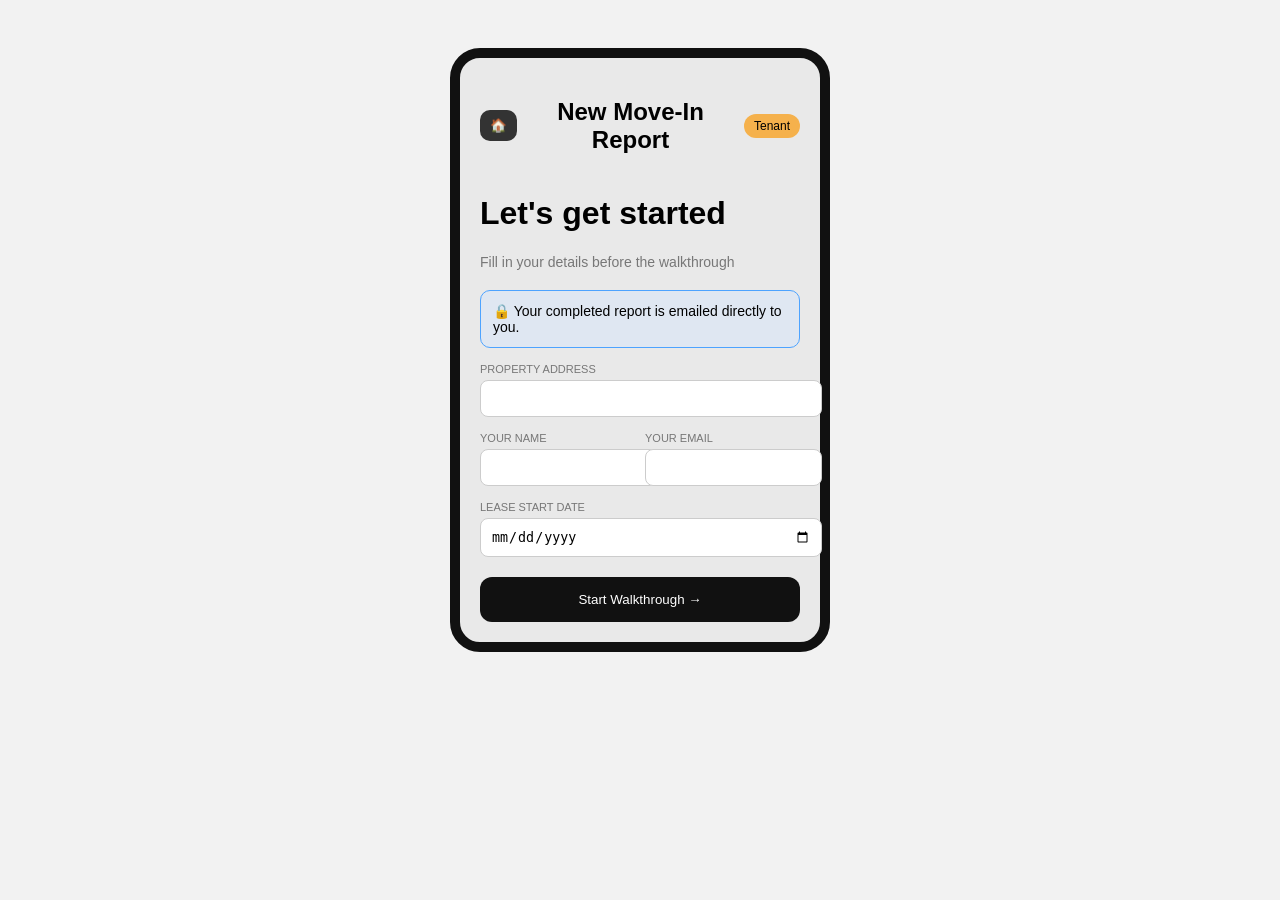
==== tenant.html @ 5b4ef7c7 "Update tenant.html" ====
<!DOCTYPE html>
<html lang="en">
<head>
  <meta charset="UTF-8" />
  <meta name="viewport" content="width=device-width, initial-scale=1.0"/>
  <title>Tenant - ProofIt</title>
  <link rel="stylesheet" href="styles.css" />
</head>
<body>

<div class="phone-frame">
  <div class="app">

    <div class="top-bar">
      <button class="home-btn" onclick="goHome()">🏠</button>
      <h2>New Move-In Report</h2>
      <span class="badge">Tenant</span>
    </div>

    <div class="form-container">
      <h1>Let's get started</h1>
      <p class="helper">Fill in your details before the walkthrough</p>

      <div class="info-box">
        🔒 Your completed report is emailed directly to you.
      </div>

      <label>PROPERTY ADDRESS</label>
      <input type="text" />

      <div class="row">
        <div>
          <label>YOUR NAME</label>
          <input type="text" />
        </div>
        <div>
          <label>YOUR EMAIL</label>
          <input type="email" />
        </div>
      </div>

      <label>LEASE START DATE</label>
      <input type="date" />

      <button class="primary-btn" onclick="startWalkthrough()">
        Start Walkthrough →
      </button>
    </div>

  </div>
</div>

<script src="script.js?v=2"></script>
</body>
</html>
---- styles.css ----
body {
  font-family: Arial, sans-serif;
  background: #f2f2f2;
  display: flex;
  justify-content: center;
  padding: 40px;
}

.phone-frame {
  width: 360px;
  border: 10px solid #111;
  border-radius: 30px;
  background: #e9e9e9;
}

.app {
  padding: 20px;
  text-align: center;
}

.logo span,
.title span {
  color: #4da3ff;
}

.icon-box {
  font-size: 30px;
  margin: 20px auto;
  width: 60px;
  height: 60px;
  background: #111;
  color: white;
  display: flex;
  align-items: center;
  justify-content: center;
  border-radius: 15px;
}

.subtitle {
  font-size: 12px;
  color: #888;
  margin-bottom: 30px;
}

.helper {
  color: #777;
  font-size: 14px;
  margin-bottom: 20px;
}

.card {
  background: #f7f7f7;
  border-radius: 12px;
  padding: 15px;
  margin: 10px 0;
  display: flex;
  justify-content: space-between;
  align-items: center;
  cursor: pointer;
}

.card:hover {
  background: #e3e3e3;
}

.footer {
  margin-top: 30px;
  font-size: 11px;
  color: #aaa;
}

/* ===== TENANT PAGE ===== */

.top-bar {
  display: flex;
  justify-content: space-between;
  align-items: center;
  margin-bottom: 20px;
}

.home-btn {
  background: #333;
  color: white;
  border: none;
  border-radius: 10px;
  padding: 8px 10px;
  cursor: pointer;
}

.badge {
  background: #f5b14c;
  padding: 5px 10px;
  border-radius: 12px;
  font-size: 12px;
}

.form-container {
  text-align: left;
}

.info-box {
  background: #dfe7f2;
  border: 1px solid #4da3ff;
  padding: 12px;
  border-radius: 10px;
  margin: 15px 0;
  font-size: 14px;
}

label {
  font-size: 11px;
  color: #777;
  margin-top: 15px;
  display: block;
}

input {
  width: 100%;
  padding: 10px;
  margin-top: 5px;
  border-radius: 8px;
  border: 1px solid #ccc;
}

.row {
  display: flex;
  gap: 10px;
}

.row div {
  flex: 1;
}

.primary-btn {
  width: 100%;
  margin-top: 20px;
  padding: 15px;
  background: #111;
  color: white;
  border: none;
  border-radius: 12px;
  cursor: pointer;
}
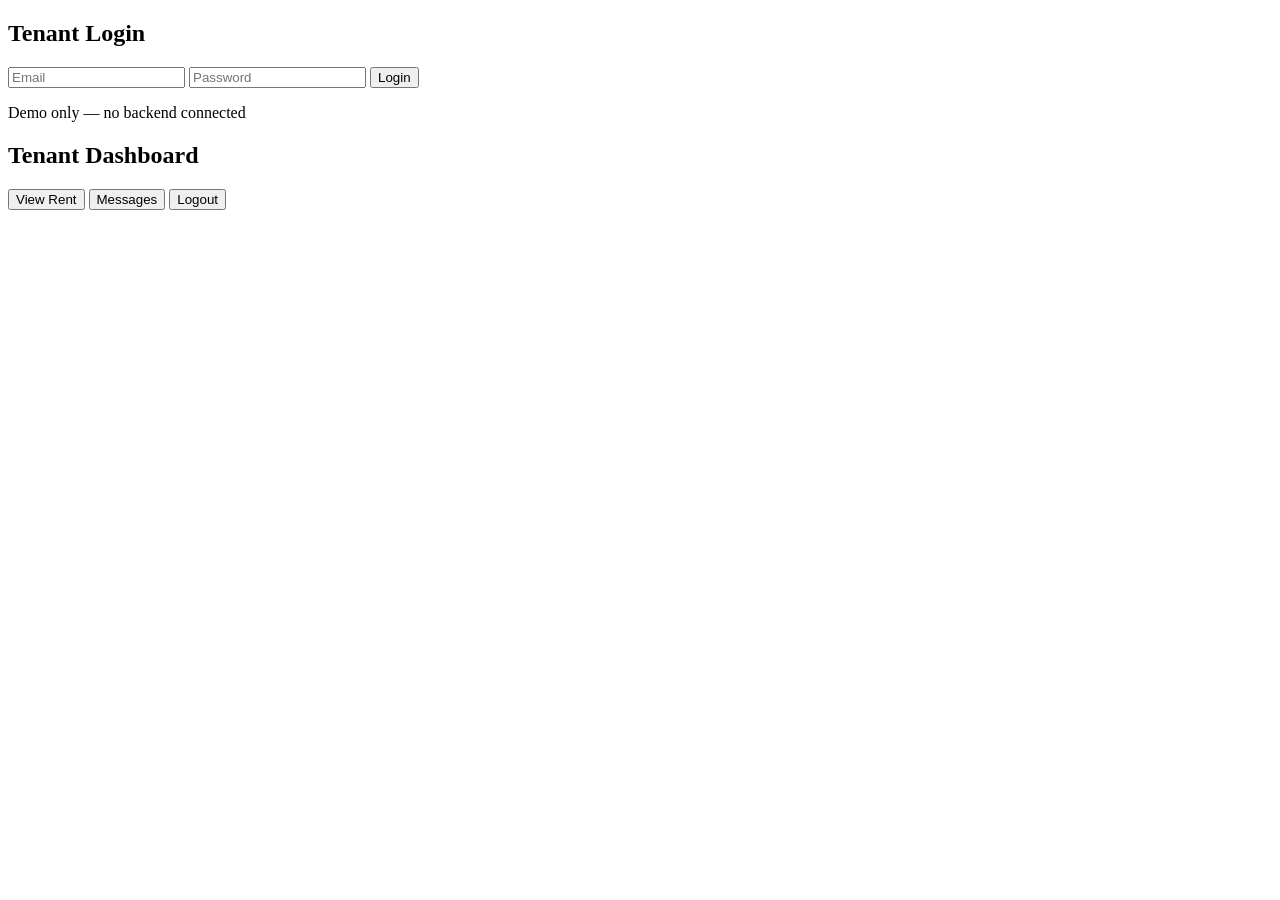
==== commit 66966a49: "Update tenant.html" ====
--- a/tenant.html
+++ b/tenant.html
@@ -3,53 +3,43 @@
 <head>
   <meta charset="UTF-8" />
   <meta name="viewport" content="width=device-width, initial-scale=1.0"/>
-  <title>Tenant - ProofIt</title>
-  <link rel="stylesheet" href="styles.css" />
+  <title>Tenant Portal</title>
+  <link rel="stylesheet" href="tenant.css" />
 </head>
+
 <body>
 
-<div class="phone-frame">
-  <div class="app">
+  <div class="container">
 
-    <div class="top-bar">
-      <button class="home-btn" onclick="goHome()">🏠</button>
-      <h2>New Move-In Report</h2>
-      <span class="badge">Tenant</span>
+    <!-- LOGIN VIEW -->
+    <div id="loginView" class="card">
+      <h2>Tenant Login</h2>
+
+      <input type="text" id="email" placeholder="Email" />
+      <input type="password" id="password" placeholder="Password" />
+
+      <button onclick="login()">Login</button>
+
+      <p class="small">Demo only — no backend connected</p>
     </div>
 
-    <div class="form-container">
-      <h1>Let's get started</h1>
-      <p class="helper">Fill in your details before the walkthrough</p>
+    <!-- DASHBOARD VIEW -->
+    <div id="dashboardView" class="card hidden">
+      <h2>Tenant Dashboard</h2>
 
-      <div class="info-box">
-        🔒 Your completed report is emailed directly to you.
+      <p id="welcomeText"></p>
+
+      <div class="actions">
+        <button onclick="viewRent()">View Rent</button>
+        <button onclick="viewMessages()">Messages</button>
+        <button onclick="logout()">Logout</button>
       </div>
 
-      <label>PROPERTY ADDRESS</label>
-      <input type="text" />
-
-      <div class="row">
-        <div>
-          <label>YOUR NAME</label>
-          <input type="text" />
-        </div>
-        <div>
-          <label>YOUR EMAIL</label>
-          <input type="email" />
-        </div>
-      </div>
-
-      <label>LEASE START DATE</label>
-      <input type="date" />
-
-      <button class="primary-btn" onclick="startWalkthrough()">
-        Start Walkthrough →
-      </button>
+      <div id="outputBox" class="output"></div>
     </div>
 
   </div>
-</div>
 
-<script src="script.js?v=2"></script>
+  <script src="tenant.js"></script>
 </body>
 </html>
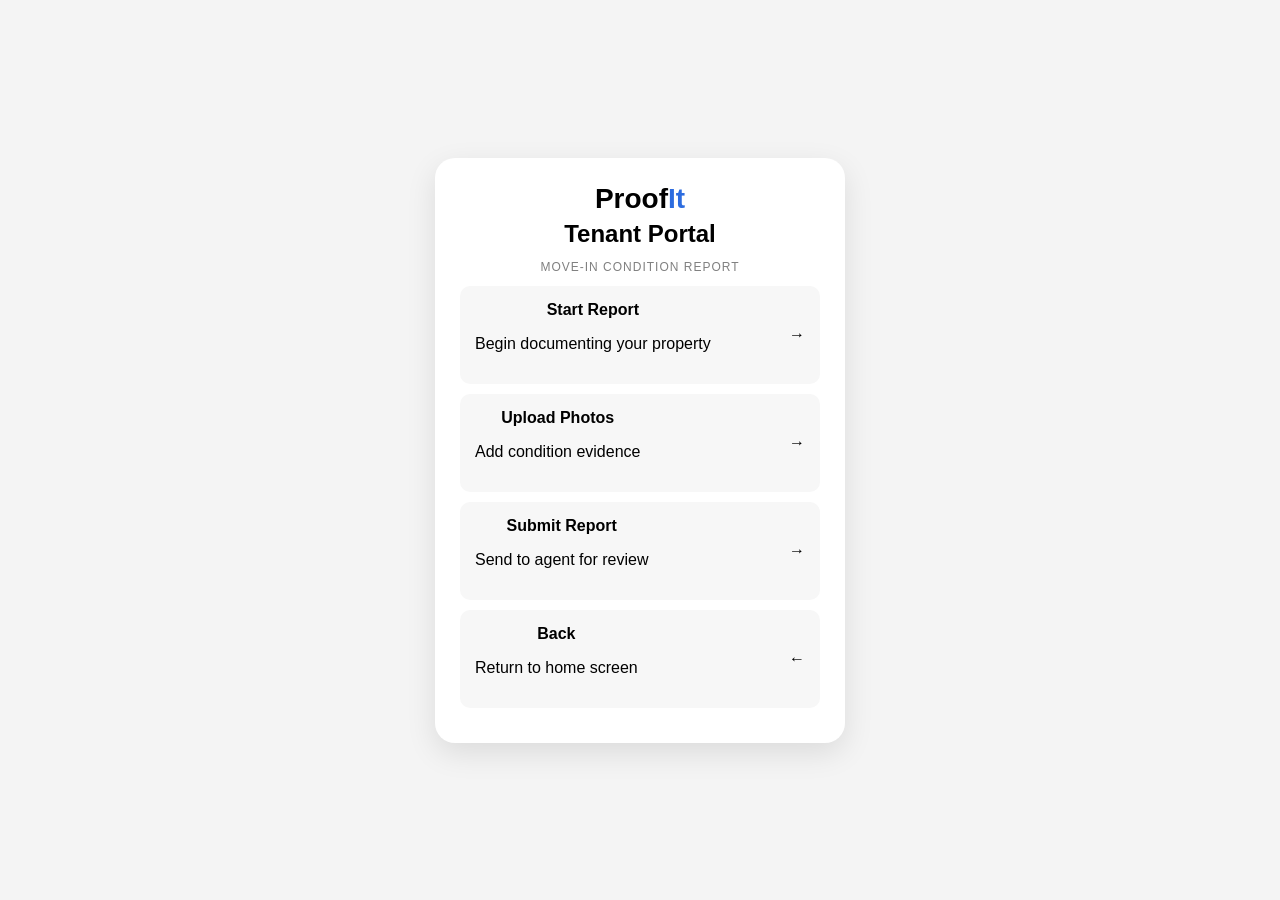
==== commit b9522a4d: "Update tenant New.html" ====
--- a/tenant.html
+++ b/tenant.html
@@ -3,43 +3,56 @@
 <head>
   <meta charset="UTF-8" />
   <meta name="viewport" content="width=device-width, initial-scale=1.0"/>
-  <title>Tenant Portal</title>
-  <link rel="stylesheet" href="tenant.css" />
+  <title>Tenant - ProofIt</title>
+  <link rel="stylesheet" href="styles.css" />
 </head>
 
 <body>
 
-  <div class="container">
+<div class="phone-frame">
+  <div class="app">
 
-    <!-- LOGIN VIEW -->
-    <div id="loginView" class="card">
-      <h2>Tenant Login</h2>
+    <h1 class="logo">Proof<span>It</span></h1>
 
-      <input type="text" id="email" placeholder="Email" />
-      <input type="password" id="password" placeholder="Password" />
+    <h2 class="title">Tenant Portal</h2>
+    <p class="subtitle">MOVE-IN CONDITION REPORT</p>
 
-      <button onclick="login()">Login</button>
-
-      <p class="small">Demo only — no backend connected</p>
+    <div class="card">
+      <div>
+        <strong>Start Report</strong>
+        <p>Begin documenting your property</p>
+      </div>
+      <span>→</span>
     </div>
 
-    <!-- DASHBOARD VIEW -->
-    <div id="dashboardView" class="card hidden">
-      <h2>Tenant Dashboard</h2>
+    <div class="card">
+      <div>
+        <strong>Upload Photos</strong>
+        <p>Add condition evidence</p>
+      </div>
+      <span>→</span>
+    </div>
 
-      <p id="welcomeText"></p>
+    <div class="card">
+      <div>
+        <strong>Submit Report</strong>
+        <p>Send to agent for review</p>
+      </div>
+      <span>→</span>
+    </div>
 
-      <div class="actions">
-        <button onclick="viewRent()">View Rent</button>
-        <button onclick="viewMessages()">Messages</button>
-        <button onclick="logout()">Logout</button>
+    <div class="card" onclick="goHome()">
+      <div>
+        <strong>Back</strong>
+        <p>Return to home screen</p>
       </div>
-
-      <div id="outputBox" class="output"></div>
+      <span>←</span>
     </div>
 
   </div>
+</div>
 
-  <script src="tenant.js"></script>
+<script src="script.js"></script>
+
 </body>
 </html>
--- a/styles.css
+++ b/styles.css
@@ -0,0 +1,79 @@
+body {
+  margin: 0;
+  font-family: Arial, sans-serif;
+  background: #f4f4f4;
+}
+
+/* PHONE FRAME */
+.phone-frame {
+  display: flex;
+  justify-content: center;
+  align-items: center;
+  height: 100vh;
+}
+
+/* APP CONTAINER */
+.app {
+  width: 360px;
+  background: white;
+  border-radius: 20px;
+  padding: 25px;
+  box-shadow: 0 10px 30px rgba(0,0,0,0.1);
+  text-align: center;
+}
+
+/* LOGO */
+.logo {
+  font-size: 28px;
+  margin: 0;
+}
+
+.logo span {
+  color: #2d6cdf;
+}
+
+/* ICON */
+.icon {
+  font-size: 40px;
+  margin: 15px 0;
+}
+
+/* TEXT */
+.title {
+  margin: 5px 0;
+}
+
+.subtitle {
+  font-size: 12px;
+  letter-spacing: 1px;
+  color: gray;
+}
+
+.helper {
+  font-size: 13px;
+  color: gray;
+}
+
+/* CARDS */
+.card {
+  display: flex;
+  justify-content: space-between;
+  align-items: center;
+  padding: 15px;
+  margin: 10px 0;
+  border-radius: 10px;
+  background: #f7f7f7;
+  cursor: pointer;
+  transition: 0.2s;
+}
+
+.card:hover {
+  background: #eaeaea;
+}
+
+/* FOOTER */
+.footer {
+  font-size: 11px;
+  color: gray;
+  margin-top: 15px;
+}
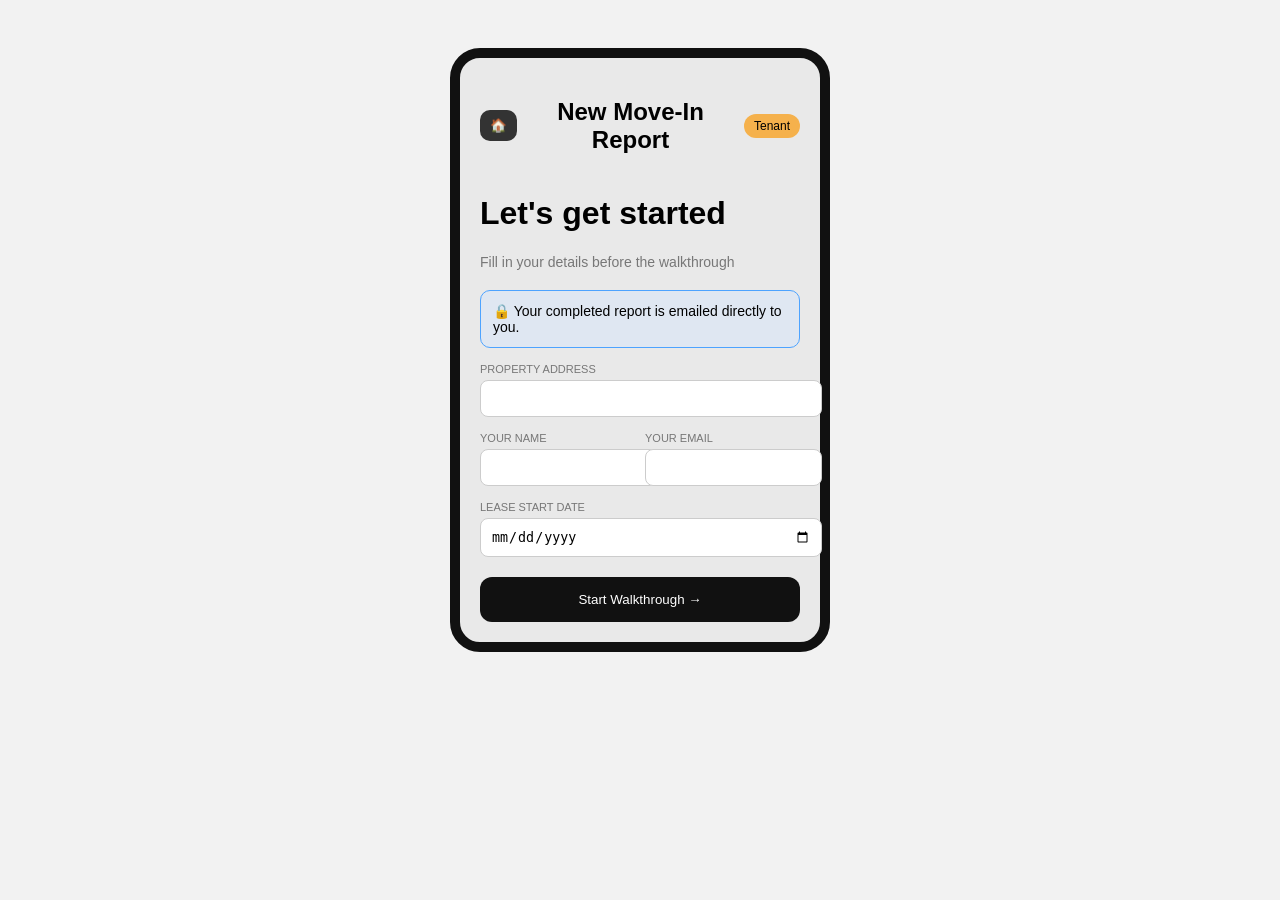
==== commit 4675c85c: "Update tenant Revert.html" ====
--- a/tenant.html
+++ b/tenant.html
@@ -6,53 +6,50 @@
   <title>Tenant - ProofIt</title>
   <link rel="stylesheet" href="styles.css" />
 </head>
-
 <body>
 
 <div class="phone-frame">
   <div class="app">
 
-    <h1 class="logo">Proof<span>It</span></h1>
-
-    <h2 class="title">Tenant Portal</h2>
-    <p class="subtitle">MOVE-IN CONDITION REPORT</p>
-
-    <div class="card">
-      <div>
-        <strong>Start Report</strong>
-        <p>Begin documenting your property</p>
-      </div>
-      <span>→</span>
+    <div class="top-bar">
+      <button class="home-btn" onclick="goHome()">🏠</button>
+      <h2>New Move-In Report</h2>
+      <span class="badge">Tenant</span>
     </div>
 
-    <div class="card">
-      <div>
-        <strong>Upload Photos</strong>
-        <p>Add condition evidence</p>
+    <div class="form-container">
+      <h1>Let's get started</h1>
+      <p class="helper">Fill in your details before the walkthrough</p>
+
+      <div class="info-box">
+        🔒 Your completed report is emailed directly to you.
       </div>
-      <span>→</span>
-    </div>
 
-    <div class="card">
-      <div>
-        <strong>Submit Report</strong>
-        <p>Send to agent for review</p>
+      <label>PROPERTY ADDRESS</label>
+      <input type="text" />
+
+      <div class="row">
+        <div>
+          <label>YOUR NAME</label>
+          <input type="text" />
+        </div>
+        <div>
+          <label>YOUR EMAIL</label>
+          <input type="email" />
+        </div>
       </div>
-      <span>→</span>
-    </div>
 
-    <div class="card" onclick="goHome()">
-      <div>
-        <strong>Back</strong>
-        <p>Return to home screen</p>
-      </div>
-      <span>←</span>
+      <label>LEASE START DATE</label>
+      <input type="date" />
+
+      <button class="primary-btn" onclick="startWalkthrough()">
+        Start Walkthrough →
+      </button>
     </div>
 
   </div>
 </div>
 
-<script src="script.js"></script>
-
+<script src="script.js?v=2"></script>
 </body>
 </html>
--- a/styles.css
+++ b/styles.css
@@ -1,79 +1,143 @@
 body {
-  margin: 0;
   font-family: Arial, sans-serif;
-  background: #f4f4f4;
+  background: #f2f2f2;
+  display: flex;
+  justify-content: center;
+  padding: 40px;
 }
 
-/* PHONE FRAME */
 .phone-frame {
-  display: flex;
-  justify-content: center;
-  align-items: center;
-  height: 100vh;
+  width: 360px;
+  border: 10px solid #111;
+  border-radius: 30px;
+  background: #e9e9e9;
 }
 
-/* APP CONTAINER */
 .app {
-  width: 360px;
-  background: white;
-  border-radius: 20px;
-  padding: 25px;
-  box-shadow: 0 10px 30px rgba(0,0,0,0.1);
+  padding: 20px;
   text-align: center;
 }
 
-/* LOGO */
-.logo {
-  font-size: 28px;
-  margin: 0;
+.logo span,
+.title span {
+  color: #4da3ff;
 }
 
-.logo span {
-  color: #2d6cdf;
-}
-
-/* ICON */
-.icon {
-  font-size: 40px;
-  margin: 15px 0;
-}
-
-/* TEXT */
-.title {
-  margin: 5px 0;
+.icon-box {
+  font-size: 30px;
+  margin: 20px auto;
+  width: 60px;
+  height: 60px;
+  background: #111;
+  color: white;
+  display: flex;
+  align-items: center;
+  justify-content: center;
+  border-radius: 15px;
 }
 
 .subtitle {
   font-size: 12px;
-  letter-spacing: 1px;
-  color: gray;
+  color: #888;
+  margin-bottom: 30px;
 }
 
 .helper {
-  font-size: 13px;
-  color: gray;
+  color: #777;
+  font-size: 14px;
+  margin-bottom: 20px;
 }
 
-/* CARDS */
 .card {
+  background: #f7f7f7;
+  border-radius: 12px;
+  padding: 15px;
+  margin: 10px 0;
   display: flex;
   justify-content: space-between;
   align-items: center;
-  padding: 15px;
-  margin: 10px 0;
-  border-radius: 10px;
-  background: #f7f7f7;
   cursor: pointer;
-  transition: 0.2s;
 }
 
 .card:hover {
-  background: #eaeaea;
+  background: #e3e3e3;
 }
 
-/* FOOTER */
 .footer {
+  margin-top: 30px;
   font-size: 11px;
-  color: gray;
+  color: #aaa;
+}
+
+/* ===== TENANT PAGE ===== */
+
+.top-bar {
+  display: flex;
+  justify-content: space-between;
+  align-items: center;
+  margin-bottom: 20px;
+}
+
+.home-btn {
+  background: #333;
+  color: white;
+  border: none;
+  border-radius: 10px;
+  padding: 8px 10px;
+  cursor: pointer;
+}
+
+.badge {
+  background: #f5b14c;
+  padding: 5px 10px;
+  border-radius: 12px;
+  font-size: 12px;
+}
+
+.form-container {
+  text-align: left;
+}
+
+.info-box {
+  background: #dfe7f2;
+  border: 1px solid #4da3ff;
+  padding: 12px;
+  border-radius: 10px;
+  margin: 15px 0;
+  font-size: 14px;
+}
+
+label {
+  font-size: 11px;
+  color: #777;
   margin-top: 15px;
+  display: block;
 }
+
+input {
+  width: 100%;
+  padding: 10px;
+  margin-top: 5px;
+  border-radius: 8px;
+  border: 1px solid #ccc;
+}
+
+.row {
+  display: flex;
+  gap: 10px;
+}
+
+.row div {
+  flex: 1;
+}
+
+.primary-btn {
+  width: 100%;
+  margin-top: 20px;
+  padding: 15px;
+  background: #111;
+  color: white;
+  border: none;
+  border-radius: 12px;
+  cursor: pointer;
+}
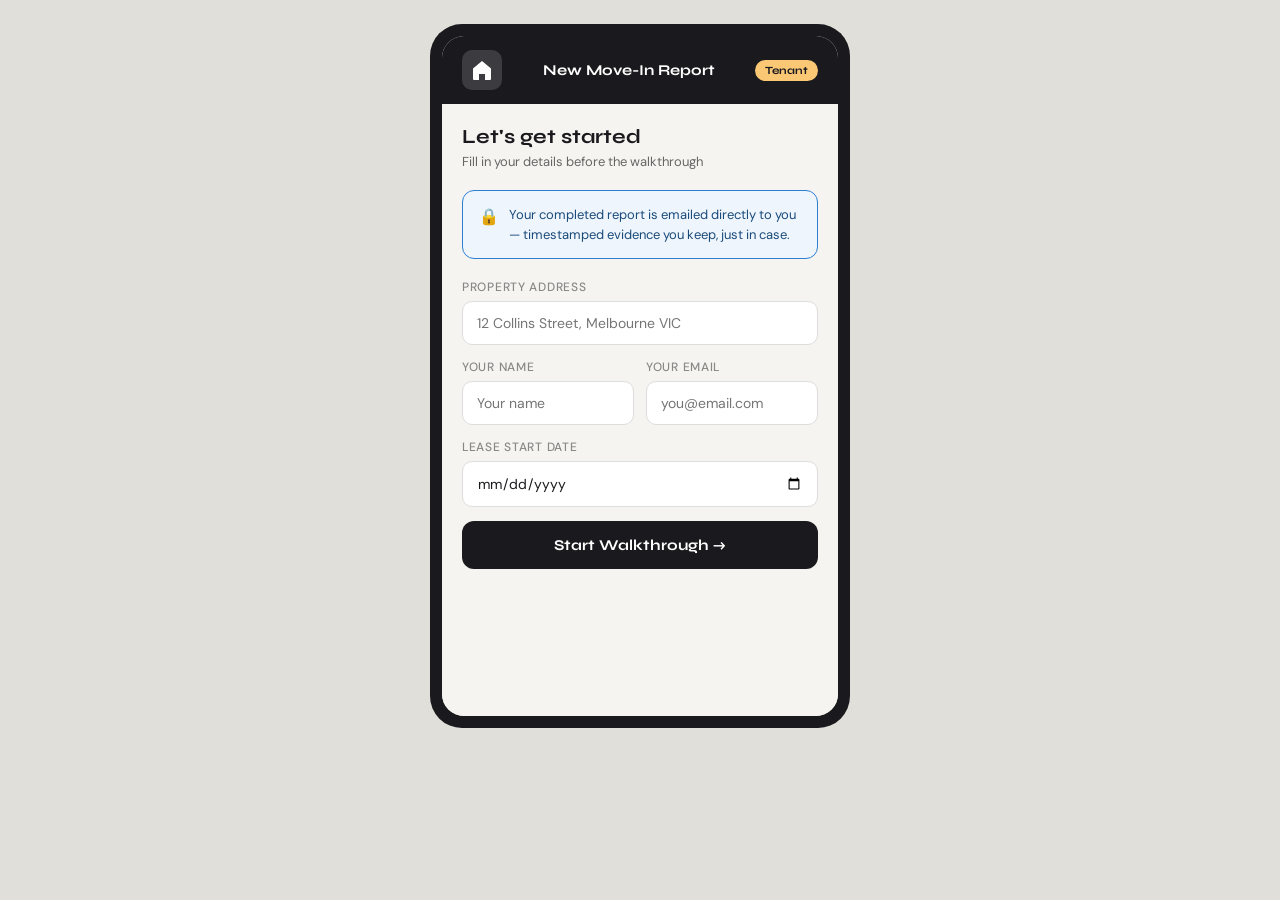
==== commit 080c435d: "Update tenant Claude.html" ====
--- a/tenant.html
+++ b/tenant.html
@@ -2,54 +2,97 @@
 <html lang="en">
 <head>
   <meta charset="UTF-8" />
-  <meta name="viewport" content="width=device-width, initial-scale=1.0"/>
-  <title>Tenant - ProofIt</title>
+  <meta name="viewport" content="width=device-width, initial-scale=1.0" />
+  <title>ProofIt — Tenant Move-In Report</title>
   <link rel="stylesheet" href="styles.css" />
+  <link href="https://fonts.googleapis.com/css2?family=Syne:wght@400;700;800&family=DM+Sans:wght@300;400;500&display=swap" rel="stylesheet" />
 </head>
 <body>
+  <div class="app-wrap">
+    <div class="app">
 
-<div class="phone-frame">
-  <div class="app">
-
-    <div class="top-bar">
-      <button class="home-btn" onclick="goHome()">🏠</button>
-      <h2>New Move-In Report</h2>
-      <span class="badge">Tenant</span>
-    </div>
-
-    <div class="form-container">
-      <h1>Let's get started</h1>
-      <p class="helper">Fill in your details before the walkthrough</p>
-
-      <div class="info-box">
-        🔒 Your completed report is emailed directly to you.
-      </div>
-
-      <label>PROPERTY ADDRESS</label>
-      <input type="text" />
-
-      <div class="row">
-        <div>
-          <label>YOUR NAME</label>
-          <input type="text" />
+      <!-- SCREEN 1: Setup -->
+      <div class="screen active" id="s-setup">
+        <div class="topbar">
+          <button class="home-btn" onclick="window.location.href='index.html'">
+            <svg width="24" height="24" viewBox="0 0 24 24" fill="none">
+              <path d="M3 10.5L12 3l9 7.5V21a1 1 0 01-1 1H15v-6H9v6H4a1 1 0 01-1-1V10.5z" fill="#ffffff"/>
+            </svg>
+          </button>
+          <div class="topbar-title">New Move-In Report</div>
+          <div class="topbar-badge">Tenant</div>
         </div>
-        <div>
-          <label>YOUR EMAIL</label>
-          <input type="email" />
+        <div class="body-scroll">
+          <div class="section-title">Let's get started</div>
+          <div class="section-sub">Fill in your details before the walkthrough</div>
+          <div class="info-banner">
+            <div class="info-icon">🔒</div>
+            <div class="info-text">Your completed report is emailed directly to you — timestamped evidence you keep, just in case.</div>
+          </div>
+          <div class="field-label">Property address</div>
+          <input class="field-input" type="text" id="t-addr" placeholder="12 Collins Street, Melbourne VIC" />
+          <div class="field-row">
+            <div>
+              <div class="field-label">Your name</div>
+              <input class="field-input" type="text" id="t-name" placeholder="Your name" />
+            </div>
+            <div>
+              <div class="field-label">Your email</div>
+              <input class="field-input" type="email" id="t-email" placeholder="you@email.com" />
+            </div>
+          </div>
+          <div class="field-label">Lease start date</div>
+          <input class="field-input" type="date" id="t-date" />
+          <button class="btn-primary" onclick="startTenant()">Start Walkthrough →</button>
         </div>
       </div>
 
-      <label>LEASE START DATE</label>
-      <input type="date" />
+      <!-- SCREEN 2: Inspection -->
+      <div class="screen" id="s-insp">
+        <div class="topbar">
+          <button class="home-btn" onclick="window.location.href='index.html'">
+            <svg width="24" height="24" viewBox="0 0 24 24" fill="none">
+              <path d="M3 10.5L12 3l9 7.5V21a1 1 0 01-1 1H15v-6H9v6H4a1 1 0 01-1-1V10.5z" fill="#ffffff"/>
+            </svg>
+          </button>
+          <div class="topbar-title" id="t-insp-addr">Property</div>
+          <div class="topbar-badge">Tenant</div>
+        </div>
+        <div class="progress-wrap">
+          <div class="entries-count" id="t-entries-count"><strong>0 entries</strong> recorded</div>
+        </div>
+        <div class="tabs-row" id="t-tabs"></div>
+        <div class="body-scroll" id="t-insp-body"></div>
+        <div class="bottom-bar">
+          <button class="btn-back" onclick="tPrevRoom()">← Back</button>
+          <button class="btn-next" id="t-btn-next" onclick="tNextRoom()">Next Room →</button>
+        </div>
+      </div>
 
-      <button class="primary-btn" onclick="startWalkthrough()">
-        Start Walkthrough →
-      </button>
+      <!-- SCREEN 3: Report -->
+      <div class="screen" id="s-report">
+        <div class="topbar">
+          <button class="home-btn" onclick="window.location.href='index.html'">
+            <svg width="24" height="24" viewBox="0 0 24 24" fill="none">
+              <path d="M3 10.5L12 3l9 7.5V21a1 1 0 01-1 1H15v-6H9v6H4a1 1 0 01-1-1V10.5z" fill="#ffffff"/>
+            </svg>
+          </button>
+          <div class="topbar-title">Your Report</div>
+          <div class="topbar-badge">Ready</div>
+        </div>
+        <div class="body-scroll" id="t-report-body"></div>
+        <div class="bottom-bar" style="flex-direction:column;gap:8px;">
+          <button class="send-btn" id="t-send-btn">Email Report to Myself →</button>
+          <div style="display:flex;gap:10px;">
+            <button class="btn-back" style="flex:1;" onclick="showScreen('s-insp')">← Back</button>
+            <button class="pdf-btn" style="flex:2;">Save as PDF</button>
+          </div>
+        </div>
+      </div>
+
     </div>
-
   </div>
-</div>
-
-<script src="script.js?v=2"></script>
+  <input type="file" accept="image/*" id="photo-input" style="display:none;" />
+  <script src="script.js"></script>
 </body>
 </html>
--- a/styles.css
+++ b/styles.css
@@ -1,143 +1,932 @@
+/* ─── ProofIt — styles.css ─── */
+
+@import url('https://fonts.googleapis.com/css2?family=Syne:wght@400;700;800&family=DM+Sans:wght@300;400;500&display=swap');
+
+:root {
+  --accent: #2D7DD2;
+  --dark: #1a1a1e;
+  --cream: #f5f4f0;
+  --border: #e8e8e8;
+  --text: #1a1a1e;
+  --muted: #888;
+  --white: #ffffff;
+}
+
+* { box-sizing: border-box; margin: 0; padding: 0; }
+
 body {
-  font-family: Arial, sans-serif;
-  background: #f2f2f2;
-  display: flex;
-  justify-content: center;
-  padding: 40px;
-}
-
-.phone-frame {
-  width: 360px;
-  border: 10px solid #111;
-  border-radius: 30px;
-  background: #e9e9e9;
+  background: #e0dfd9;
+  min-height: 100vh;
+  display: flex;
+  align-items: flex-start;
+  justify-content: center;
+  padding: 24px 0;
+  font-family: 'DM Sans', sans-serif;
+}
+
+/* ─── App shell ─── */
+.app-wrap {
+  background: var(--dark);
+  border-radius: 32px;
+  padding: 12px;
+  width: 100%;
+  max-width: 420px;
 }
 
 .app {
+  background: var(--cream);
+  border-radius: 22px;
+  overflow: hidden;
+  min-height: 680px;
+  display: flex;
+  flex-direction: column;
+  position: relative;
+}
+
+/* ─── Screens ─── */
+.screen {
+  display: none;
+  flex-direction: column;
+  min-height: 680px;
+}
+.screen.active { display: flex; }
+
+/* ─── Top bars ─── */
+.topbar {
+  display: flex;
+  align-items: center;
+  justify-content: space-between;
+  padding: 14px 20px;
+  background: var(--dark);
+  flex-shrink: 0;
+}
+
+.home-btn {
+  width: 40px;
+  height: 40px;
+  background: rgba(255,255,255,0.15);
+  border: none;
+  border-radius: 10px;
+  cursor: pointer;
+  display: flex;
+  align-items: center;
+  justify-content: center;
+  flex-shrink: 0;
+  padding: 0;
+}
+
+.topbar-title {
+  font-family: 'Syne', sans-serif;
+  font-weight: 700;
+  font-size: 15px;
+  color: #fff;
+}
+
+.topbar-badge {
+  background: #FAC775;
+  color: var(--dark);
+  font-size: 11px;
+  font-weight: 700;
+  padding: 4px 10px;
+  border-radius: 20px;
+  font-family: 'Syne', sans-serif;
+}
+
+.ready-badge {
+  background: #FAC775;
+  color: var(--dark);
+}
+
+.topbar-badge-agent {
+  background: var(--dark);
+  color: #FAC775;
+  font-size: 11px;
+  font-weight: 700;
+  padding: 4px 10px;
+  border-radius: 20px;
+  font-family: 'Syne', sans-serif;
+  border: 1px solid #FAC775;
+}
+
+/* ─── Welcome screen ─── */
+.welcome-topbar {
+  display: flex;
+  align-items: center;
+  justify-content: center;
+  padding: 18px 20px;
+  background: var(--cream);
+  border-bottom: 1px solid var(--border);
+}
+
+.wordmark {
+  font-family: 'Syne', sans-serif;
+  font-weight: 800;
+  font-size: 20px;
+  color: var(--dark);
+}
+.wordmark span { color: var(--accent); }
+
+.welcome-body {
+  flex: 1;
+  display: flex;
+  flex-direction: column;
+  align-items: center;
+  justify-content: center;
+  padding: 20px 28px 40px;
+  background: var(--cream);
+}
+
+.welcome-icon {
+  width: 68px;
+  height: 68px;
+  background: var(--dark);
+  border-radius: 20px;
+  display: flex;
+  align-items: center;
+  justify-content: center;
+  margin-bottom: 16px;
+}
+
+.welcome-title {
+  font-family: 'Syne', sans-serif;
+  font-weight: 800;
+  font-size: 34px;
+  color: var(--dark);
+  letter-spacing: -1px;
+  margin-bottom: 4px;
+}
+.welcome-title span { color: var(--accent); }
+
+.welcome-sub {
+  font-size: 12px;
+  color: #aaa;
+  text-transform: uppercase;
+  letter-spacing: 0.1em;
+  margin-bottom: 36px;
+}
+
+.welcome-question {
+  font-family: 'Syne', sans-serif;
+  font-weight: 700;
+  font-size: 19px;
+  color: var(--dark);
+  margin-bottom: 4px;
+  text-align: center;
+}
+
+.welcome-hint {
+  font-size: 13px;
+  color: var(--muted);
+  margin-bottom: 22px;
+  text-align: center;
+}
+
+.welcome-btns {
+  display: flex;
+  flex-direction: column;
+  gap: 12px;
+  width: 100%;
+}
+
+.welcome-btn {
+  width: 100%;
+  padding: 18px 20px;
+  border-radius: 16px;
+  cursor: pointer;
+  display: flex;
+  align-items: center;
+  gap: 14px;
+  text-align: left;
+  border: 1px solid #e0e0e0;
+  background: var(--white);
+  transition: opacity 0.15s;
+}
+.welcome-btn:hover { opacity: 0.85; }
+
+.wb-icon {
+  width: 42px;
+  height: 42px;
+  border-radius: 10px;
+  display: flex;
+  align-items: center;
+  justify-content: center;
+  flex-shrink: 0;
+  background: var(--cream);
+}
+
+.wb-text { flex: 1; }
+
+.wb-label {
+  font-family: 'Syne', sans-serif;
+  font-weight: 700;
+  font-size: 15px;
+  display: block;
+  color: var(--dark);
+}
+
+.wb-desc {
+  font-size: 12px;
+  margin-top: 2px;
+  display: block;
+  color: var(--muted);
+}
+
+.wb-arrow { font-size: 16px; color: #ccc; }
+
+.welcome-footer {
+  margin-top: 28px;
+  font-size: 11px;
+  color: #bbb;
+  text-align: center;
+}
+
+/* ─── Body scroll ─── */
+.body-scroll {
+  flex: 1;
+  overflow-y: auto;
   padding: 20px;
+  padding-bottom: 100px;
+  background: var(--cream);
+}
+
+/* ─── Typography ─── */
+.section-title {
+  font-family: 'Syne', sans-serif;
+  font-weight: 700;
+  font-size: 20px;
+  color: var(--dark);
+  margin-bottom: 4px;
+}
+
+.sub-section-title {
+  font-family: 'Syne', sans-serif;
+  font-weight: 700;
+  font-size: 16px;
+  color: var(--dark);
+  margin-bottom: 4px;
+}
+
+.section-sub {
+  font-size: 13px;
+  color: #666;
+  margin-bottom: 20px;
+}
+
+.section-sub-sm {
+  font-size: 13px;
+  color: #666;
+  margin-bottom: 12px;
+  margin-top: 4px;
+}
+
+/* ─── Form fields ─── */
+.field-label {
+  font-size: 12px;
+  font-weight: 500;
+  color: var(--muted);
+  text-transform: uppercase;
+  letter-spacing: 0.06em;
+  margin-bottom: 6px;
+}
+
+.field-input {
+  width: 100%;
+  padding: 12px 14px;
+  border-radius: 10px;
+  font-size: 14px;
+  border: 1px solid #ddd;
+  background: var(--white);
+  color: var(--dark);
+  font-family: 'DM Sans', sans-serif;
+  outline: none;
+  margin-bottom: 14px;
+}
+.field-input:focus { border-color: var(--accent); }
+
+.field-row {
+  display: grid;
+  grid-template-columns: 1fr 1fr;
+  gap: 12px;
+}
+
+/* ─── Info banner ─── */
+.info-banner {
+  background: #eef5fc;
+  border: 1px solid var(--accent);
+  border-radius: 12px;
+  padding: 14px 16px;
+  margin-bottom: 20px;
+  display: flex;
+  gap: 10px;
+  align-items: flex-start;
+}
+.info-icon { font-size: 16px; flex-shrink: 0; margin-top: 1px; }
+.info-text { font-size: 13px; color: #1a4a7a; line-height: 1.5; }
+
+/* ─── Buttons ─── */
+.btn-primary {
+  width: 100%;
+  padding: 15px;
+  background: var(--dark);
+  color: var(--white);
+  border: none;
+  border-radius: 12px;
+  font-family: 'Syne', sans-serif;
+  font-weight: 700;
+  font-size: 15px;
+  cursor: pointer;
+  transition: opacity 0.15s;
+}
+.btn-primary:hover { opacity: 0.88; }
+
+.send-btn {
+  width: 100%;
+  padding: 15px;
+  background: var(--dark);
+  color: var(--white);
+  border: none;
+  border-radius: 12px;
+  font-family: 'Syne', sans-serif;
+  font-weight: 700;
+  font-size: 15px;
+  cursor: pointer;
+}
+
+.fwd-btn {
+  width: 100%;
+  padding: 13px;
+  background: #eef5fc;
+  border: 1px solid var(--accent);
+  border-radius: 12px;
+  color: var(--accent);
+  font-family: 'DM Sans', sans-serif;
+  font-size: 14px;
+  font-weight: 500;
+  cursor: pointer;
+}
+
+.pdf-btn {
+  padding: 13px;
+  background: #f0efeb;
+  border: none;
+  border-radius: 12px;
+  color: var(--dark);
+  font-family: 'DM Sans', sans-serif;
+  font-size: 14px;
+  cursor: pointer;
+}
+
+/* ─── Bottom bar ─── */
+.bottom-bar {
+  position: sticky;
+  bottom: 0;
+  padding: 12px 20px 16px;
+  background: var(--white);
+  border-top: 1px solid #eee;
+  display: flex;
+  gap: 10px;
+  flex-shrink: 0;
+}
+
+.btn-back {
+  flex: 1;
+  padding: 13px;
+  background: #f0efeb;
+  border: none;
+  border-radius: 12px;
+  color: var(--dark);
+  font-family: 'Syne', sans-serif;
+  font-weight: 700;
+  font-size: 14px;
+  cursor: pointer;
+}
+
+.btn-next {
+  flex: 2;
+  padding: 13px;
+  background: var(--dark);
+  color: var(--white);
+  border: none;
+  border-radius: 12px;
+  font-family: 'Syne', sans-serif;
+  font-weight: 700;
+  font-size: 14px;
+  cursor: pointer;
+}
+
+/* ─── Progress ─── */
+.progress-wrap {
+  padding: 10px 20px;
+  background: var(--white);
+  border-bottom: 1px solid #eee;
+  display: flex;
+  align-items: center;
+  gap: 10px;
+  flex-shrink: 0;
+}
+
+.entries-count { font-size: 13px; color: var(--muted); white-space: nowrap; }
+.entries-count strong { color: var(--dark); }
+
+.prog-bar-bg {
+  flex: 1;
+  height: 4px;
+  background: #eee;
+  border-radius: 2px;
+}
+
+.prog-bar-fill {
+  height: 4px;
+  background: var(--accent);
+  border-radius: 2px;
+  transition: width 0.3s ease;
+}
+
+.room-counter { font-size: 11px; color: #999; white-space: nowrap; }
+
+/* ─── Tabs ─── */
+.tabs-row {
+  display: flex;
+  gap: 6px;
+  padding: 10px 20px;
+  overflow-x: auto;
+  scrollbar-width: none;
+  background: var(--white);
+  border-bottom: 1px solid #eee;
+  flex-shrink: 0;
+}
+.tabs-row::-webkit-scrollbar { display: none; }
+
+.tab-pill {
+  flex-shrink: 0;
+  padding: 7px 14px;
+  border-radius: 20px;
+  font-size: 12px;
+  font-weight: 500;
+  cursor: pointer;
+  border: 1px solid #ddd;
+  background: var(--white);
+  color: #999;
+  white-space: nowrap;
+  transition: all 0.15s;
+}
+.tab-pill.active { background: var(--dark); color: var(--white); border-color: var(--dark); }
+.tab-pill.done { border-color: var(--accent); color: var(--accent); background: #eef5fc; }
+
+/* ─── Entry blocks ─── */
+.entry-block {
+  background: var(--white);
+  border: 1px solid var(--border);
+  border-radius: 14px;
+  padding: 18px;
+  margin-bottom: 12px;
+}
+
+.entry-header {
+  display: flex;
+  align-items: center;
+  justify-content: space-between;
+  margin-bottom: 14px;
+}
+
+.entry-label {
+  font-family: 'Syne', sans-serif;
+  font-weight: 700;
+  font-size: 15px;
+  color: var(--dark);
+}
+
+.entry-del {
+  font-size: 11px;
+  color: #ccc;
+  background: none;
+  border: none;
+  cursor: pointer;
+  padding: 4px 8px;
+  border-radius: 6px;
+}
+.entry-del:hover { color: #e24b4a; background: #fdf0f0; }
+
+/* ─── Photos ─── */
+.photo-add-btn {
+  width: 100px;
+  height: 100px;
+  border-radius: 12px;
+  cursor: pointer;
+  border: 1.5px dashed var(--accent);
+  background: #eef5fc;
+  display: flex;
+  flex-direction: column;
+  align-items: center;
+  justify-content: center;
+  gap: 6px;
+}
+.photo-add-label { font-size: 12px; color: var(--accent); font-weight: 500; }
+
+.photo-grid { display: flex; gap: 10px; flex-wrap: wrap; }
+
+.photo-thumb {
+  width: 80px;
+  height: 80px;
+  border-radius: 10px;
+  overflow: hidden;
+  position: relative;
+  border: 1px solid #e0e0e0;
+  flex-shrink: 0;
+}
+.photo-thumb img { width: 100%; height: 100%; object-fit: cover; }
+
+.photo-ts {
+  position: absolute;
+  bottom: 0; left: 0; right: 0;
+  background: rgba(0,0,0,0.6);
+  font-size: 7px;
+  color: #fff;
+  padding: 3px 5px;
+  line-height: 1.3;
+}
+
+.photo-add-sm {
+  width: 80px;
+  height: 80px;
+  border-radius: 10px;
+  cursor: pointer;
+  border: 1.5px dashed var(--accent);
+  background: #eef5fc;
+  display: flex;
+  flex-direction: column;
+  align-items: center;
+  justify-content: center;
+  gap: 3px;
+  flex-shrink: 0;
+}
+.photo-add-sm span { font-size: 10px; color: var(--accent); font-weight: 500; }
+
+/* ─── Condition pills ─── */
+.cond-pills { display: flex; gap: 6px; margin-top: 12px; }
+
+.cpill {
+  padding: 6px 14px;
+  border-radius: 20px;
+  font-size: 12px;
+  font-weight: 500;
+  cursor: pointer;
+  border: 1px solid #ddd;
+  color: #999;
+  background: #f9f9f9;
+  transition: all 0.15s;
+}
+.cpill.good { background: #e6f7f2; border-color: #1D9E75; color: #0F6E56; }
+.cpill.fair { background: #fef6e4; border-color: #BA7517; color: #854F0B; }
+.cpill.poor { background: #fdf0f0; border-color: #A32D2D; color: #791F1F; }
+
+/* ─── Notes ─── */
+.notes-label {
+  font-size: 11px;
+  font-weight: 500;
+  color: #aaa;
+  text-transform: uppercase;
+  letter-spacing: 0.08em;
+  margin-bottom: 8px;
+  margin-top: 14px;
+}
+
+.comment-box {
+  width: 100%;
+  padding: 12px 14px;
+  border-radius: 10px;
+  font-size: 14px;
+  resize: none;
+  min-height: 70px;
+  border: 1px solid var(--border);
+  background: #fafafa;
+  color: var(--dark);
+  font-family: 'DM Sans', sans-serif;
+  outline: none;
+}
+.comment-box:focus { border-color: var(--accent); }
+.comment-box::placeholder { color: #ccc; }
+
+/* ─── Summary block (agent) ─── */
+.summary-block {
+  background: var(--white);
+  border: 1px solid var(--border);
+  border-radius: 14px;
+  padding: 16px;
+  margin-bottom: 12px;
+}
+.summary-block-label {
+  font-size: 12px;
+  font-weight: 500;
+  color: var(--muted);
+  text-transform: uppercase;
+  letter-spacing: 0.06em;
+  margin-bottom: 10px;
+}
+.spills { display: flex; gap: 8px; }
+.spill {
+  flex: 1;
+  padding: 10px 6px;
+  border-radius: 10px;
+  font-size: 13px;
+  font-weight: 500;
+  cursor: pointer;
+  border: 1px solid #ddd;
+  color: #999;
+  background: #f9f9f9;
   text-align: center;
-}
-
-.logo span,
-.title span {
-  color: #4da3ff;
-}
-
-.icon-box {
-  font-size: 30px;
-  margin: 20px auto;
-  width: 60px;
-  height: 60px;
-  background: #111;
-  color: white;
-  display: flex;
-  align-items: center;
-  justify-content: center;
-  border-radius: 15px;
-}
-
-.subtitle {
+  transition: all 0.15s;
+}
+.spill.good { background: #e6f7f2; border-color: #1D9E75; color: #0F6E56; }
+.spill.fair { background: #fef6e4; border-color: #BA7517; color: #854F0B; }
+.spill.poor { background: #fdf0f0; border-color: #A32D2D; color: #791F1F; }
+
+/* ─── Add entry block ─── */
+.add-entry-block {
+  background: var(--white);
+  border: 1px dashed #ddd;
+  border-radius: 14px;
+  padding: 14px;
+  margin-bottom: 12px;
+  display: flex;
+  align-items: center;
+  justify-content: center;
+  cursor: pointer;
+  gap: 8px;
+  transition: border-color 0.15s;
+}
+.add-entry-block:hover { border-color: var(--accent); }
+.add-entry-label { font-size: 14px; font-weight: 500; color: var(--muted); }
+.add-entry-block:hover .add-entry-label { color: var(--accent); }
+
+/* ─── Agent setup: type cards ─── */
+.type-grid {
+  display: grid;
+  grid-template-columns: repeat(4, 1fr);
+  gap: 8px;
+  margin-bottom: 20px;
+}
+
+.prop-type-grid {
+  display: grid;
+  grid-template-columns: repeat(3, 1fr);
+  gap: 8px;
+  margin-bottom: 16px;
+}
+
+.type-card {
+  background: var(--white);
+  border: 1px solid #e0e0e0;
+  border-radius: 10px;
+  padding: 10px 8px;
+  text-align: center;
+  cursor: pointer;
+  transition: all 0.15s;
+}
+.type-card.selected { border: 2px solid var(--accent); background: #eef5fc; }
+.type-card-icon { font-size: 18px; margin-bottom: 4px; }
+.type-card-label { font-size: 11px; font-weight: 500; color: #555; }
+.type-card.selected .type-card-label { color: var(--accent); }
+
+/* ─── Counters ─── */
+.counter-row {
+  display: flex;
+  align-items: center;
+  gap: 12px;
+  margin-bottom: 12px;
+}
+.counter-label { font-size: 14px; color: var(--dark); flex: 1; }
+.counter-btn {
+  width: 32px;
+  height: 32px;
+  border-radius: 8px;
+  border: 1px solid #ddd;
+  background: var(--white);
+  font-size: 18px;
+  cursor: pointer;
+  display: flex;
+  align-items: center;
+  justify-content: center;
+  color: #555;
+  line-height: 1;
+}
+.counter-val {
+  font-size: 16px;
+  font-weight: 600;
+  color: var(--dark);
+  min-width: 24px;
+  text-align: center;
+}
+
+/* ─── Divider ─── */
+.divider { height: 1px; background: var(--border); margin: 20px 0; }
+
+/* ─── Rooms list ─── */
+.rooms-list {
+  display: flex;
+  flex-direction: column;
+  gap: 8px;
+  margin-bottom: 12px;
+}
+
+.room-row {
+  background: var(--white);
+  border: 1px solid var(--border);
+  border-radius: 10px;
+  padding: 12px 14px;
+  display: flex;
+  align-items: center;
+  gap: 10px;
+}
+
+.room-row-input {
+  flex: 1;
+  border: none;
+  outline: none;
+  font-size: 14px;
+  color: var(--dark);
+  font-family: 'DM Sans', sans-serif;
+  background: transparent;
+}
+
+.room-drag { color: #ccc; font-size: 14px; }
+
+.room-del {
+  width: 28px;
+  height: 28px;
+  border-radius: 6px;
+  border: none;
+  background: none;
+  cursor: pointer;
+  display: flex;
+  align-items: center;
+  justify-content: center;
+}
+.room-del:hover { background: #fdf0f0; }
+
+.add-room-btn {
+  width: 100%;
+  padding: 12px;
+  background: var(--white);
+  border: 1px dashed #ddd;
+  border-radius: 10px;
+  display: flex;
+  align-items: center;
+  justify-content: center;
+  gap: 8px;
+  cursor: pointer;
+  font-size: 14px;
+  color: var(--muted);
+  font-family: 'DM Sans', sans-serif;
+  margin-bottom: 20px;
+}
+.add-room-btn:hover { border-color: var(--accent); color: var(--accent); }
+
+/* ─── Signature ─── */
+.sig-wrap {
+  background: var(--white);
+  border: 1px solid var(--border);
+  border-radius: 14px;
+  padding: 16px;
+  margin-bottom: 16px;
+}
+.sig-label {
   font-size: 12px;
-  color: #888;
-  margin-bottom: 30px;
-}
-
-.helper {
-  color: #777;
-  font-size: 14px;
-  margin-bottom: 20px;
-}
-
-.card {
-  background: #f7f7f7;
-  border-radius: 12px;
-  padding: 15px;
-  margin: 10px 0;
-  display: flex;
+  font-weight: 500;
+  color: var(--muted);
+  text-transform: uppercase;
+  letter-spacing: 0.06em;
+  margin-bottom: 10px;
+}
+#sig-canvas {
+  width: 100%;
+  height: 120px;
+  border: 1px dashed #ddd;
+  border-radius: 10px;
+  background: #fafafa;
+  cursor: crosshair;
+  display: block;
+  touch-action: none;
+}
+.sig-clear {
+  font-size: 12px;
+  color: #aaa;
+  background: none;
+  border: none;
+  cursor: pointer;
+  margin-top: 8px;
+  padding: 0;
+}
+
+/* ─── Report ─── */
+.report-header-card {
+  background: var(--dark);
+  border-radius: 14px;
+  padding: 20px;
+  margin-bottom: 12px;
+}
+.rh-title {
+  font-family: 'Syne', sans-serif;
+  font-weight: 800;
+  font-size: 18px;
+  color: #fff;
+}
+.rh-accent { color: var(--accent); }
+.rh-sub { font-size: 12px; color: rgba(255,255,255,0.5); margin-top: 2px; }
+.rh-meta {
+  display: grid;
+  grid-template-columns: 1fr 1fr;
+  gap: 10px;
+  margin-top: 14px;
+}
+.rh-meta-item {
+  background: rgba(255,255,255,0.07);
+  border-radius: 8px;
+  padding: 8px 10px;
+}
+.rh-meta-label { font-size: 10px; color: rgba(255,255,255,0.4); text-transform: uppercase; letter-spacing: 0.05em; }
+.rh-meta-value { font-size: 13px; color: #fff; font-weight: 500; margin-top: 2px; }
+
+.evidence-badge {
+  background: #eef5fc;
+  border: 1px solid var(--accent);
+  border-radius: 10px;
+  padding: 12px 14px;
+  margin-bottom: 12px;
+  display: flex;
+  gap: 10px;
+  align-items: center;
+}
+.evidence-badge-text { font-size: 13px; color: #1a4a7a; font-weight: 500; }
+
+.report-room-card {
+  background: var(--white);
+  border: 1px solid var(--border);
+  border-radius: 14px;
+  padding: 16px;
+  margin-bottom: 10px;
+}
+.rr-header {
+  display: flex;
+  align-items: center;
   justify-content: space-between;
-  align-items: center;
-  cursor: pointer;
-}
-
-.card:hover {
-  background: #e3e3e3;
-}
-
-.footer {
-  margin-top: 30px;
+  margin-bottom: 10px;
+  padding-bottom: 8px;
+  border-bottom: 1px solid #f0f0f0;
+}
+.rr-title {
+  font-family: 'Syne', sans-serif;
+  font-weight: 700;
+  font-size: 15px;
+  color: var(--dark);
+}
+.rr-badge { font-size: 11px; font-weight: 500; padding: 3px 10px; border-radius: 20px; }
+.rr-good { background: #e6f7f2; color: #0F6E56; }
+.rr-fair { background: #fef6e4; color: #854F0B; }
+.rr-poor { background: #fdf0f0; color: #791F1F; }
+
+.rr-entry {
+  margin-bottom: 10px;
+  padding-bottom: 10px;
+  border-bottom: 1px solid #f5f5f5;
+}
+.rr-entry:last-child { border-bottom: none; margin-bottom: 0; padding-bottom: 0; }
+.rr-entry-label {
   font-size: 11px;
   color: #aaa;
-}
-
-/* ===== TENANT PAGE ===== */
-
-.top-bar {
-  display: flex;
-  justify-content: space-between;
-  align-items: center;
-  margin-bottom: 20px;
-}
-
-.home-btn {
-  background: #333;
-  color: white;
-  border: none;
-  border-radius: 10px;
-  padding: 8px 10px;
-  cursor: pointer;
-}
-
-.badge {
-  background: #f5b14c;
-  padding: 5px 10px;
-  border-radius: 12px;
+  text-transform: uppercase;
+  letter-spacing: 0.06em;
+  margin-bottom: 6px;
+  display: flex;
+  align-items: center;
+  gap: 8px;
+}
+.rr-cond { font-size: 10px; font-weight: 500; padding: 2px 8px; border-radius: 20px; }
+.rr-photos { display: flex; gap: 6px; flex-wrap: wrap; margin-bottom: 6px; }
+.rr-photo { width: 64px; height: 64px; border-radius: 8px; overflow: hidden; border: 1px solid #eee; }
+.rr-photo img { width: 100%; height: 100%; object-fit: cover; }
+.rr-comment { font-size: 13px; color: #555; font-style: italic; margin-bottom: 4px; }
+.rr-ts { font-size: 10px; color: #bbb; }
+
+.sig-preview-wrap {
+  background: var(--white);
+  border: 1px solid var(--border);
+  border-radius: 14px;
+  padding: 16px;
+  margin-bottom: 12px;
+}
+.sig-preview-label {
   font-size: 12px;
-}
-
-.form-container {
-  text-align: left;
-}
-
-.info-box {
-  background: #dfe7f2;
-  border: 1px solid #4da3ff;
-  padding: 12px;
-  border-radius: 10px;
-  margin: 15px 0;
-  font-size: 14px;
-}
-
-label {
-  font-size: 11px;
-  color: #777;
-  margin-top: 15px;
-  display: block;
-}
-
-input {
-  width: 100%;
-  padding: 10px;
-  margin-top: 5px;
-  border-radius: 8px;
-  border: 1px solid #ccc;
-}
-
-.row {
-  display: flex;
-  gap: 10px;
-}
-
-.row div {
-  flex: 1;
-}
-
-.primary-btn {
-  width: 100%;
-  margin-top: 20px;
-  padding: 15px;
-  background: #111;
-  color: white;
-  border: none;
-  border-radius: 12px;
-  cursor: pointer;
-}
+  color: var(--muted);
+  text-transform: uppercase;
+  letter-spacing: 0.06em;
+  margin-bottom: 8px;
+}
+.sig-preview-img { max-width: 100%; height: 60px; object-fit: contain; }
+
+/* ─── Responsive ─── */
+@media (max-width: 460px) {
+  body { padding: 0; align-items: flex-start; }
+  .app-wrap { border-radius: 0; padding: 0; }
+  .app { border-radius: 0; min-height: 100vh; }
+}
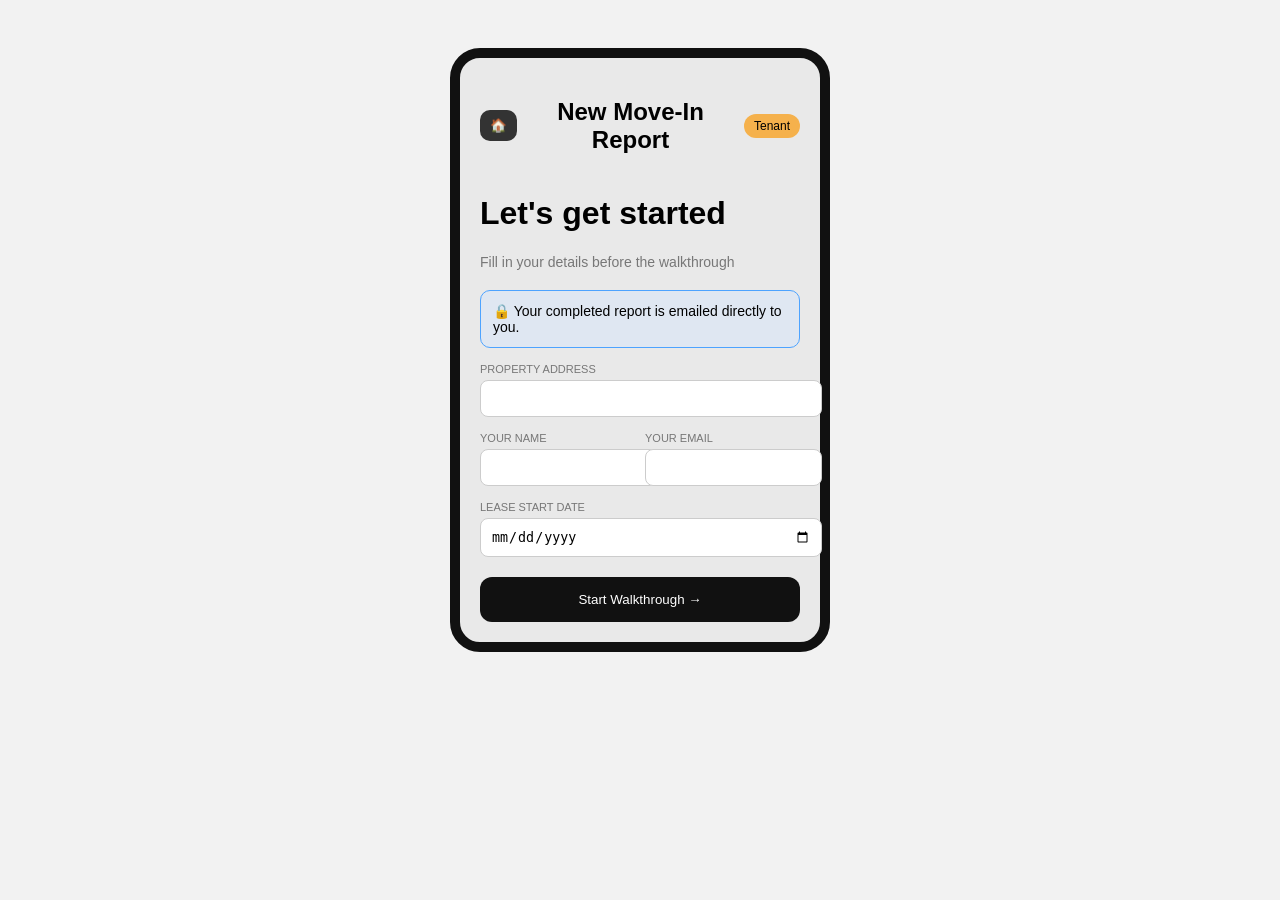
==== commit 79b06c0a: "Update tenant orig.html" ====
--- a/tenant.html
+++ b/tenant.html
@@ -2,97 +2,54 @@
 <html lang="en">
 <head>
   <meta charset="UTF-8" />
-  <meta name="viewport" content="width=device-width, initial-scale=1.0" />
-  <title>ProofIt — Tenant Move-In Report</title>
+  <meta name="viewport" content="width=device-width, initial-scale=1.0"/>
+  <title>Tenant - ProofIt</title>
   <link rel="stylesheet" href="styles.css" />
-  <link href="https://fonts.googleapis.com/css2?family=Syne:wght@400;700;800&family=DM+Sans:wght@300;400;500&display=swap" rel="stylesheet" />
 </head>
 <body>
-  <div class="app-wrap">
-    <div class="app">
 
-      <!-- SCREEN 1: Setup -->
-      <div class="screen active" id="s-setup">
-        <div class="topbar">
-          <button class="home-btn" onclick="window.location.href='index.html'">
-            <svg width="24" height="24" viewBox="0 0 24 24" fill="none">
-              <path d="M3 10.5L12 3l9 7.5V21a1 1 0 01-1 1H15v-6H9v6H4a1 1 0 01-1-1V10.5z" fill="#ffffff"/>
-            </svg>
-          </button>
-          <div class="topbar-title">New Move-In Report</div>
-          <div class="topbar-badge">Tenant</div>
+<div class="phone-frame">
+  <div class="app">
+
+    <div class="top-bar">
+      <button class="home-btn" onclick="goHome()">🏠</button>
+      <h2>New Move-In Report</h2>
+      <span class="badge">Tenant</span>
+    </div>
+
+    <div class="form-container">
+      <h1>Let's get started</h1>
+      <p class="helper">Fill in your details before the walkthrough</p>
+
+      <div class="info-box">
+        🔒 Your completed report is emailed directly to you.
+      </div>
+
+      <label>PROPERTY ADDRESS</label>
+      <input type="text" />
+
+      <div class="row">
+        <div>
+          <label>YOUR NAME</label>
+          <input type="text" />
         </div>
-        <div class="body-scroll">
-          <div class="section-title">Let's get started</div>
-          <div class="section-sub">Fill in your details before the walkthrough</div>
-          <div class="info-banner">
-            <div class="info-icon">🔒</div>
-            <div class="info-text">Your completed report is emailed directly to you — timestamped evidence you keep, just in case.</div>
-          </div>
-          <div class="field-label">Property address</div>
-          <input class="field-input" type="text" id="t-addr" placeholder="12 Collins Street, Melbourne VIC" />
-          <div class="field-row">
-            <div>
-              <div class="field-label">Your name</div>
-              <input class="field-input" type="text" id="t-name" placeholder="Your name" />
-            </div>
-            <div>
-              <div class="field-label">Your email</div>
-              <input class="field-input" type="email" id="t-email" placeholder="you@email.com" />
-            </div>
-          </div>
-          <div class="field-label">Lease start date</div>
-          <input class="field-input" type="date" id="t-date" />
-          <button class="btn-primary" onclick="startTenant()">Start Walkthrough →</button>
+        <div>
+          <label>YOUR EMAIL</label>
+          <input type="email" />
         </div>
       </div>
 
-      <!-- SCREEN 2: Inspection -->
-      <div class="screen" id="s-insp">
-        <div class="topbar">
-          <button class="home-btn" onclick="window.location.href='index.html'">
-            <svg width="24" height="24" viewBox="0 0 24 24" fill="none">
-              <path d="M3 10.5L12 3l9 7.5V21a1 1 0 01-1 1H15v-6H9v6H4a1 1 0 01-1-1V10.5z" fill="#ffffff"/>
-            </svg>
-          </button>
-          <div class="topbar-title" id="t-insp-addr">Property</div>
-          <div class="topbar-badge">Tenant</div>
-        </div>
-        <div class="progress-wrap">
-          <div class="entries-count" id="t-entries-count"><strong>0 entries</strong> recorded</div>
-        </div>
-        <div class="tabs-row" id="t-tabs"></div>
-        <div class="body-scroll" id="t-insp-body"></div>
-        <div class="bottom-bar">
-          <button class="btn-back" onclick="tPrevRoom()">← Back</button>
-          <button class="btn-next" id="t-btn-next" onclick="tNextRoom()">Next Room →</button>
-        </div>
-      </div>
+      <label>LEASE START DATE</label>
+      <input type="date" />
 
-      <!-- SCREEN 3: Report -->
-      <div class="screen" id="s-report">
-        <div class="topbar">
-          <button class="home-btn" onclick="window.location.href='index.html'">
-            <svg width="24" height="24" viewBox="0 0 24 24" fill="none">
-              <path d="M3 10.5L12 3l9 7.5V21a1 1 0 01-1 1H15v-6H9v6H4a1 1 0 01-1-1V10.5z" fill="#ffffff"/>
-            </svg>
-          </button>
-          <div class="topbar-title">Your Report</div>
-          <div class="topbar-badge">Ready</div>
-        </div>
-        <div class="body-scroll" id="t-report-body"></div>
-        <div class="bottom-bar" style="flex-direction:column;gap:8px;">
-          <button class="send-btn" id="t-send-btn">Email Report to Myself →</button>
-          <div style="display:flex;gap:10px;">
-            <button class="btn-back" style="flex:1;" onclick="showScreen('s-insp')">← Back</button>
-            <button class="pdf-btn" style="flex:2;">Save as PDF</button>
-          </div>
-        </div>
-      </div>
+      <button class="primary-btn" onclick="startWalkthrough()">
+        Start Walkthrough →
+      </button>
+    </div>
 
-    </div>
   </div>
-  <input type="file" accept="image/*" id="photo-input" style="display:none;" />
-  <script src="script.js"></script>
+</div>
+
+<script src="script.js?v=2"></script>
 </body>
 </html>
--- a/styles.css
+++ b/styles.css
@@ -1,932 +1,143 @@
-/* ─── ProofIt — styles.css ─── */
-
-@import url('https://fonts.googleapis.com/css2?family=Syne:wght@400;700;800&family=DM+Sans:wght@300;400;500&display=swap');
-
-:root {
-  --accent: #2D7DD2;
-  --dark: #1a1a1e;
-  --cream: #f5f4f0;
-  --border: #e8e8e8;
-  --text: #1a1a1e;
-  --muted: #888;
-  --white: #ffffff;
+body {
+  font-family: Arial, sans-serif;
+  background: #f2f2f2;
+  display: flex;
+  justify-content: center;
+  padding: 40px;
 }
 
-* { box-sizing: border-box; margin: 0; padding: 0; }
-
-body {
-  background: #e0dfd9;
-  min-height: 100vh;
-  display: flex;
-  align-items: flex-start;
-  justify-content: center;
-  padding: 24px 0;
-  font-family: 'DM Sans', sans-serif;
-}
-
-/* ─── App shell ─── */
-.app-wrap {
-  background: var(--dark);
-  border-radius: 32px;
-  padding: 12px;
-  width: 100%;
-  max-width: 420px;
+.phone-frame {
+  width: 360px;
+  border: 10px solid #111;
+  border-radius: 30px;
+  background: #e9e9e9;
 }
 
 .app {
-  background: var(--cream);
-  border-radius: 22px;
-  overflow: hidden;
-  min-height: 680px;
-  display: flex;
-  flex-direction: column;
-  position: relative;
+  padding: 20px;
+  text-align: center;
 }
 
-/* ─── Screens ─── */
-.screen {
-  display: none;
-  flex-direction: column;
-  min-height: 680px;
+.logo span,
+.title span {
+  color: #4da3ff;
 }
-.screen.active { display: flex; }
 
-/* ─── Top bars ─── */
-.topbar {
+.icon-box {
+  font-size: 30px;
+  margin: 20px auto;
+  width: 60px;
+  height: 60px;
+  background: #111;
+  color: white;
   display: flex;
   align-items: center;
+  justify-content: center;
+  border-radius: 15px;
+}
+
+.subtitle {
+  font-size: 12px;
+  color: #888;
+  margin-bottom: 30px;
+}
+
+.helper {
+  color: #777;
+  font-size: 14px;
+  margin-bottom: 20px;
+}
+
+.card {
+  background: #f7f7f7;
+  border-radius: 12px;
+  padding: 15px;
+  margin: 10px 0;
+  display: flex;
   justify-content: space-between;
-  padding: 14px 20px;
-  background: var(--dark);
-  flex-shrink: 0;
+  align-items: center;
+  cursor: pointer;
+}
+
+.card:hover {
+  background: #e3e3e3;
+}
+
+.footer {
+  margin-top: 30px;
+  font-size: 11px;
+  color: #aaa;
+}
+
+/* ===== TENANT PAGE ===== */
+
+.top-bar {
+  display: flex;
+  justify-content: space-between;
+  align-items: center;
+  margin-bottom: 20px;
 }
 
 .home-btn {
-  width: 40px;
-  height: 40px;
-  background: rgba(255,255,255,0.15);
+  background: #333;
+  color: white;
   border: none;
   border-radius: 10px;
-  cursor: pointer;
-  display: flex;
-  align-items: center;
-  justify-content: center;
-  flex-shrink: 0;
-  padding: 0;
-}
-
-.topbar-title {
-  font-family: 'Syne', sans-serif;
-  font-weight: 700;
-  font-size: 15px;
-  color: #fff;
-}
-
-.topbar-badge {
-  background: #FAC775;
-  color: var(--dark);
-  font-size: 11px;
-  font-weight: 700;
-  padding: 4px 10px;
-  border-radius: 20px;
-  font-family: 'Syne', sans-serif;
-}
-
-.ready-badge {
-  background: #FAC775;
-  color: var(--dark);
-}
-
-.topbar-badge-agent {
-  background: var(--dark);
-  color: #FAC775;
-  font-size: 11px;
-  font-weight: 700;
-  padding: 4px 10px;
-  border-radius: 20px;
-  font-family: 'Syne', sans-serif;
-  border: 1px solid #FAC775;
-}
-
-/* ─── Welcome screen ─── */
-.welcome-topbar {
-  display: flex;
-  align-items: center;
-  justify-content: center;
-  padding: 18px 20px;
-  background: var(--cream);
-  border-bottom: 1px solid var(--border);
-}
-
-.wordmark {
-  font-family: 'Syne', sans-serif;
-  font-weight: 800;
-  font-size: 20px;
-  color: var(--dark);
-}
-.wordmark span { color: var(--accent); }
-
-.welcome-body {
-  flex: 1;
-  display: flex;
-  flex-direction: column;
-  align-items: center;
-  justify-content: center;
-  padding: 20px 28px 40px;
-  background: var(--cream);
-}
-
-.welcome-icon {
-  width: 68px;
-  height: 68px;
-  background: var(--dark);
-  border-radius: 20px;
-  display: flex;
-  align-items: center;
-  justify-content: center;
-  margin-bottom: 16px;
-}
-
-.welcome-title {
-  font-family: 'Syne', sans-serif;
-  font-weight: 800;
-  font-size: 34px;
-  color: var(--dark);
-  letter-spacing: -1px;
-  margin-bottom: 4px;
-}
-.welcome-title span { color: var(--accent); }
-
-.welcome-sub {
-  font-size: 12px;
-  color: #aaa;
-  text-transform: uppercase;
-  letter-spacing: 0.1em;
-  margin-bottom: 36px;
-}
-
-.welcome-question {
-  font-family: 'Syne', sans-serif;
-  font-weight: 700;
-  font-size: 19px;
-  color: var(--dark);
-  margin-bottom: 4px;
-  text-align: center;
-}
-
-.welcome-hint {
-  font-size: 13px;
-  color: var(--muted);
-  margin-bottom: 22px;
-  text-align: center;
-}
-
-.welcome-btns {
-  display: flex;
-  flex-direction: column;
-  gap: 12px;
-  width: 100%;
-}
-
-.welcome-btn {
-  width: 100%;
-  padding: 18px 20px;
-  border-radius: 16px;
-  cursor: pointer;
-  display: flex;
-  align-items: center;
-  gap: 14px;
-  text-align: left;
-  border: 1px solid #e0e0e0;
-  background: var(--white);
-  transition: opacity 0.15s;
-}
-.welcome-btn:hover { opacity: 0.85; }
-
-.wb-icon {
-  width: 42px;
-  height: 42px;
-  border-radius: 10px;
-  display: flex;
-  align-items: center;
-  justify-content: center;
-  flex-shrink: 0;
-  background: var(--cream);
-}
-
-.wb-text { flex: 1; }
-
-.wb-label {
-  font-family: 'Syne', sans-serif;
-  font-weight: 700;
-  font-size: 15px;
-  display: block;
-  color: var(--dark);
-}
-
-.wb-desc {
-  font-size: 12px;
-  margin-top: 2px;
-  display: block;
-  color: var(--muted);
-}
-
-.wb-arrow { font-size: 16px; color: #ccc; }
-
-.welcome-footer {
-  margin-top: 28px;
-  font-size: 11px;
-  color: #bbb;
-  text-align: center;
-}
-
-/* ─── Body scroll ─── */
-.body-scroll {
-  flex: 1;
-  overflow-y: auto;
-  padding: 20px;
-  padding-bottom: 100px;
-  background: var(--cream);
-}
-
-/* ─── Typography ─── */
-.section-title {
-  font-family: 'Syne', sans-serif;
-  font-weight: 700;
-  font-size: 20px;
-  color: var(--dark);
-  margin-bottom: 4px;
-}
-
-.sub-section-title {
-  font-family: 'Syne', sans-serif;
-  font-weight: 700;
-  font-size: 16px;
-  color: var(--dark);
-  margin-bottom: 4px;
-}
-
-.section-sub {
-  font-size: 13px;
-  color: #666;
-  margin-bottom: 20px;
-}
-
-.section-sub-sm {
-  font-size: 13px;
-  color: #666;
-  margin-bottom: 12px;
-  margin-top: 4px;
-}
-
-/* ─── Form fields ─── */
-.field-label {
-  font-size: 12px;
-  font-weight: 500;
-  color: var(--muted);
-  text-transform: uppercase;
-  letter-spacing: 0.06em;
-  margin-bottom: 6px;
-}
-
-.field-input {
-  width: 100%;
-  padding: 12px 14px;
-  border-radius: 10px;
-  font-size: 14px;
-  border: 1px solid #ddd;
-  background: var(--white);
-  color: var(--dark);
-  font-family: 'DM Sans', sans-serif;
-  outline: none;
-  margin-bottom: 14px;
-}
-.field-input:focus { border-color: var(--accent); }
-
-.field-row {
-  display: grid;
-  grid-template-columns: 1fr 1fr;
-  gap: 12px;
-}
-
-/* ─── Info banner ─── */
-.info-banner {
-  background: #eef5fc;
-  border: 1px solid var(--accent);
-  border-radius: 12px;
-  padding: 14px 16px;
-  margin-bottom: 20px;
-  display: flex;
-  gap: 10px;
-  align-items: flex-start;
-}
-.info-icon { font-size: 16px; flex-shrink: 0; margin-top: 1px; }
-.info-text { font-size: 13px; color: #1a4a7a; line-height: 1.5; }
-
-/* ─── Buttons ─── */
-.btn-primary {
-  width: 100%;
-  padding: 15px;
-  background: var(--dark);
-  color: var(--white);
-  border: none;
-  border-radius: 12px;
-  font-family: 'Syne', sans-serif;
-  font-weight: 700;
-  font-size: 15px;
-  cursor: pointer;
-  transition: opacity 0.15s;
-}
-.btn-primary:hover { opacity: 0.88; }
-
-.send-btn {
-  width: 100%;
-  padding: 15px;
-  background: var(--dark);
-  color: var(--white);
-  border: none;
-  border-radius: 12px;
-  font-family: 'Syne', sans-serif;
-  font-weight: 700;
-  font-size: 15px;
+  padding: 8px 10px;
   cursor: pointer;
 }
 
-.fwd-btn {
-  width: 100%;
-  padding: 13px;
-  background: #eef5fc;
-  border: 1px solid var(--accent);
+.badge {
+  background: #f5b14c;
+  padding: 5px 10px;
   border-radius: 12px;
-  color: var(--accent);
-  font-family: 'DM Sans', sans-serif;
-  font-size: 14px;
-  font-weight: 500;
-  cursor: pointer;
+  font-size: 12px;
 }
 
-.pdf-btn {
-  padding: 13px;
-  background: #f0efeb;
-  border: none;
-  border-radius: 12px;
-  color: var(--dark);
-  font-family: 'DM Sans', sans-serif;
-  font-size: 14px;
-  cursor: pointer;
+.form-container {
+  text-align: left;
 }
 
-/* ─── Bottom bar ─── */
-.bottom-bar {
-  position: sticky;
-  bottom: 0;
-  padding: 12px 20px 16px;
-  background: var(--white);
-  border-top: 1px solid #eee;
-  display: flex;
-  gap: 10px;
-  flex-shrink: 0;
+.info-box {
+  background: #dfe7f2;
+  border: 1px solid #4da3ff;
+  padding: 12px;
+  border-radius: 10px;
+  margin: 15px 0;
+  font-size: 14px;
 }
 
-.btn-back {
-  flex: 1;
-  padding: 13px;
-  background: #f0efeb;
-  border: none;
-  border-radius: 12px;
-  color: var(--dark);
-  font-family: 'Syne', sans-serif;
-  font-weight: 700;
-  font-size: 14px;
-  cursor: pointer;
+label {
+  font-size: 11px;
+  color: #777;
+  margin-top: 15px;
+  display: block;
 }
 
-.btn-next {
-  flex: 2;
-  padding: 13px;
-  background: var(--dark);
-  color: var(--white);
-  border: none;
-  border-radius: 12px;
-  font-family: 'Syne', sans-serif;
-  font-weight: 700;
-  font-size: 14px;
-  cursor: pointer;
+input {
+  width: 100%;
+  padding: 10px;
+  margin-top: 5px;
+  border-radius: 8px;
+  border: 1px solid #ccc;
 }
 
-/* ─── Progress ─── */
-.progress-wrap {
-  padding: 10px 20px;
-  background: var(--white);
-  border-bottom: 1px solid #eee;
+.row {
   display: flex;
-  align-items: center;
-  gap: 10px;
-  flex-shrink: 0;
-}
-
-.entries-count { font-size: 13px; color: var(--muted); white-space: nowrap; }
-.entries-count strong { color: var(--dark); }
-
-.prog-bar-bg {
-  flex: 1;
-  height: 4px;
-  background: #eee;
-  border-radius: 2px;
-}
-
-.prog-bar-fill {
-  height: 4px;
-  background: var(--accent);
-  border-radius: 2px;
-  transition: width 0.3s ease;
-}
-
-.room-counter { font-size: 11px; color: #999; white-space: nowrap; }
-
-/* ─── Tabs ─── */
-.tabs-row {
-  display: flex;
-  gap: 6px;
-  padding: 10px 20px;
-  overflow-x: auto;
-  scrollbar-width: none;
-  background: var(--white);
-  border-bottom: 1px solid #eee;
-  flex-shrink: 0;
-}
-.tabs-row::-webkit-scrollbar { display: none; }
-
-.tab-pill {
-  flex-shrink: 0;
-  padding: 7px 14px;
-  border-radius: 20px;
-  font-size: 12px;
-  font-weight: 500;
-  cursor: pointer;
-  border: 1px solid #ddd;
-  background: var(--white);
-  color: #999;
-  white-space: nowrap;
-  transition: all 0.15s;
-}
-.tab-pill.active { background: var(--dark); color: var(--white); border-color: var(--dark); }
-.tab-pill.done { border-color: var(--accent); color: var(--accent); background: #eef5fc; }
-
-/* ─── Entry blocks ─── */
-.entry-block {
-  background: var(--white);
-  border: 1px solid var(--border);
-  border-radius: 14px;
-  padding: 18px;
-  margin-bottom: 12px;
-}
-
-.entry-header {
-  display: flex;
-  align-items: center;
-  justify-content: space-between;
-  margin-bottom: 14px;
-}
-
-.entry-label {
-  font-family: 'Syne', sans-serif;
-  font-weight: 700;
-  font-size: 15px;
-  color: var(--dark);
-}
-
-.entry-del {
-  font-size: 11px;
-  color: #ccc;
-  background: none;
-  border: none;
-  cursor: pointer;
-  padding: 4px 8px;
-  border-radius: 6px;
-}
-.entry-del:hover { color: #e24b4a; background: #fdf0f0; }
-
-/* ─── Photos ─── */
-.photo-add-btn {
-  width: 100px;
-  height: 100px;
-  border-radius: 12px;
-  cursor: pointer;
-  border: 1.5px dashed var(--accent);
-  background: #eef5fc;
-  display: flex;
-  flex-direction: column;
-  align-items: center;
-  justify-content: center;
-  gap: 6px;
-}
-.photo-add-label { font-size: 12px; color: var(--accent); font-weight: 500; }
-
-.photo-grid { display: flex; gap: 10px; flex-wrap: wrap; }
-
-.photo-thumb {
-  width: 80px;
-  height: 80px;
-  border-radius: 10px;
-  overflow: hidden;
-  position: relative;
-  border: 1px solid #e0e0e0;
-  flex-shrink: 0;
-}
-.photo-thumb img { width: 100%; height: 100%; object-fit: cover; }
-
-.photo-ts {
-  position: absolute;
-  bottom: 0; left: 0; right: 0;
-  background: rgba(0,0,0,0.6);
-  font-size: 7px;
-  color: #fff;
-  padding: 3px 5px;
-  line-height: 1.3;
-}
-
-.photo-add-sm {
-  width: 80px;
-  height: 80px;
-  border-radius: 10px;
-  cursor: pointer;
-  border: 1.5px dashed var(--accent);
-  background: #eef5fc;
-  display: flex;
-  flex-direction: column;
-  align-items: center;
-  justify-content: center;
-  gap: 3px;
-  flex-shrink: 0;
-}
-.photo-add-sm span { font-size: 10px; color: var(--accent); font-weight: 500; }
-
-/* ─── Condition pills ─── */
-.cond-pills { display: flex; gap: 6px; margin-top: 12px; }
-
-.cpill {
-  padding: 6px 14px;
-  border-radius: 20px;
-  font-size: 12px;
-  font-weight: 500;
-  cursor: pointer;
-  border: 1px solid #ddd;
-  color: #999;
-  background: #f9f9f9;
-  transition: all 0.15s;
-}
-.cpill.good { background: #e6f7f2; border-color: #1D9E75; color: #0F6E56; }
-.cpill.fair { background: #fef6e4; border-color: #BA7517; color: #854F0B; }
-.cpill.poor { background: #fdf0f0; border-color: #A32D2D; color: #791F1F; }
-
-/* ─── Notes ─── */
-.notes-label {
-  font-size: 11px;
-  font-weight: 500;
-  color: #aaa;
-  text-transform: uppercase;
-  letter-spacing: 0.08em;
-  margin-bottom: 8px;
-  margin-top: 14px;
-}
-
-.comment-box {
-  width: 100%;
-  padding: 12px 14px;
-  border-radius: 10px;
-  font-size: 14px;
-  resize: none;
-  min-height: 70px;
-  border: 1px solid var(--border);
-  background: #fafafa;
-  color: var(--dark);
-  font-family: 'DM Sans', sans-serif;
-  outline: none;
-}
-.comment-box:focus { border-color: var(--accent); }
-.comment-box::placeholder { color: #ccc; }
-
-/* ─── Summary block (agent) ─── */
-.summary-block {
-  background: var(--white);
-  border: 1px solid var(--border);
-  border-radius: 14px;
-  padding: 16px;
-  margin-bottom: 12px;
-}
-.summary-block-label {
-  font-size: 12px;
-  font-weight: 500;
-  color: var(--muted);
-  text-transform: uppercase;
-  letter-spacing: 0.06em;
-  margin-bottom: 10px;
-}
-.spills { display: flex; gap: 8px; }
-.spill {
-  flex: 1;
-  padding: 10px 6px;
-  border-radius: 10px;
-  font-size: 13px;
-  font-weight: 500;
-  cursor: pointer;
-  border: 1px solid #ddd;
-  color: #999;
-  background: #f9f9f9;
-  text-align: center;
-  transition: all 0.15s;
-}
-.spill.good { background: #e6f7f2; border-color: #1D9E75; color: #0F6E56; }
-.spill.fair { background: #fef6e4; border-color: #BA7517; color: #854F0B; }
-.spill.poor { background: #fdf0f0; border-color: #A32D2D; color: #791F1F; }
-
-/* ─── Add entry block ─── */
-.add-entry-block {
-  background: var(--white);
-  border: 1px dashed #ddd;
-  border-radius: 14px;
-  padding: 14px;
-  margin-bottom: 12px;
-  display: flex;
-  align-items: center;
-  justify-content: center;
-  cursor: pointer;
-  gap: 8px;
-  transition: border-color 0.15s;
-}
-.add-entry-block:hover { border-color: var(--accent); }
-.add-entry-label { font-size: 14px; font-weight: 500; color: var(--muted); }
-.add-entry-block:hover .add-entry-label { color: var(--accent); }
-
-/* ─── Agent setup: type cards ─── */
-.type-grid {
-  display: grid;
-  grid-template-columns: repeat(4, 1fr);
-  gap: 8px;
-  margin-bottom: 20px;
-}
-
-.prop-type-grid {
-  display: grid;
-  grid-template-columns: repeat(3, 1fr);
-  gap: 8px;
-  margin-bottom: 16px;
-}
-
-.type-card {
-  background: var(--white);
-  border: 1px solid #e0e0e0;
-  border-radius: 10px;
-  padding: 10px 8px;
-  text-align: center;
-  cursor: pointer;
-  transition: all 0.15s;
-}
-.type-card.selected { border: 2px solid var(--accent); background: #eef5fc; }
-.type-card-icon { font-size: 18px; margin-bottom: 4px; }
-.type-card-label { font-size: 11px; font-weight: 500; color: #555; }
-.type-card.selected .type-card-label { color: var(--accent); }
-
-/* ─── Counters ─── */
-.counter-row {
-  display: flex;
-  align-items: center;
-  gap: 12px;
-  margin-bottom: 12px;
-}
-.counter-label { font-size: 14px; color: var(--dark); flex: 1; }
-.counter-btn {
-  width: 32px;
-  height: 32px;
-  border-radius: 8px;
-  border: 1px solid #ddd;
-  background: var(--white);
-  font-size: 18px;
-  cursor: pointer;
-  display: flex;
-  align-items: center;
-  justify-content: center;
-  color: #555;
-  line-height: 1;
-}
-.counter-val {
-  font-size: 16px;
-  font-weight: 600;
-  color: var(--dark);
-  min-width: 24px;
-  text-align: center;
-}
-
-/* ─── Divider ─── */
-.divider { height: 1px; background: var(--border); margin: 20px 0; }
-
-/* ─── Rooms list ─── */
-.rooms-list {
-  display: flex;
-  flex-direction: column;
-  gap: 8px;
-  margin-bottom: 12px;
-}
-
-.room-row {
-  background: var(--white);
-  border: 1px solid var(--border);
-  border-radius: 10px;
-  padding: 12px 14px;
-  display: flex;
-  align-items: center;
   gap: 10px;
 }
 
-.room-row-input {
+.row div {
   flex: 1;
-  border: none;
-  outline: none;
-  font-size: 14px;
-  color: var(--dark);
-  font-family: 'DM Sans', sans-serif;
-  background: transparent;
 }
 
-.room-drag { color: #ccc; font-size: 14px; }
-
-.room-del {
-  width: 28px;
-  height: 28px;
-  border-radius: 6px;
+.primary-btn {
+  width: 100%;
+  margin-top: 20px;
+  padding: 15px;
+  background: #111;
+  color: white;
   border: none;
-  background: none;
+  border-radius: 12px;
   cursor: pointer;
-  display: flex;
-  align-items: center;
-  justify-content: center;
 }
-.room-del:hover { background: #fdf0f0; }
-
-.add-room-btn {
-  width: 100%;
-  padding: 12px;
-  background: var(--white);
-  border: 1px dashed #ddd;
-  border-radius: 10px;
-  display: flex;
-  align-items: center;
-  justify-content: center;
-  gap: 8px;
-  cursor: pointer;
-  font-size: 14px;
-  color: var(--muted);
-  font-family: 'DM Sans', sans-serif;
-  margin-bottom: 20px;
-}
-.add-room-btn:hover { border-color: var(--accent); color: var(--accent); }
-
-/* ─── Signature ─── */
-.sig-wrap {
-  background: var(--white);
-  border: 1px solid var(--border);
-  border-radius: 14px;
-  padding: 16px;
-  margin-bottom: 16px;
-}
-.sig-label {
-  font-size: 12px;
-  font-weight: 500;
-  color: var(--muted);
-  text-transform: uppercase;
-  letter-spacing: 0.06em;
-  margin-bottom: 10px;
-}
-#sig-canvas {
-  width: 100%;
-  height: 120px;
-  border: 1px dashed #ddd;
-  border-radius: 10px;
-  background: #fafafa;
-  cursor: crosshair;
-  display: block;
-  touch-action: none;
-}
-.sig-clear {
-  font-size: 12px;
-  color: #aaa;
-  background: none;
-  border: none;
-  cursor: pointer;
-  margin-top: 8px;
-  padding: 0;
-}
-
-/* ─── Report ─── */
-.report-header-card {
-  background: var(--dark);
-  border-radius: 14px;
-  padding: 20px;
-  margin-bottom: 12px;
-}
-.rh-title {
-  font-family: 'Syne', sans-serif;
-  font-weight: 800;
-  font-size: 18px;
-  color: #fff;
-}
-.rh-accent { color: var(--accent); }
-.rh-sub { font-size: 12px; color: rgba(255,255,255,0.5); margin-top: 2px; }
-.rh-meta {
-  display: grid;
-  grid-template-columns: 1fr 1fr;
-  gap: 10px;
-  margin-top: 14px;
-}
-.rh-meta-item {
-  background: rgba(255,255,255,0.07);
-  border-radius: 8px;
-  padding: 8px 10px;
-}
-.rh-meta-label { font-size: 10px; color: rgba(255,255,255,0.4); text-transform: uppercase; letter-spacing: 0.05em; }
-.rh-meta-value { font-size: 13px; color: #fff; font-weight: 500; margin-top: 2px; }
-
-.evidence-badge {
-  background: #eef5fc;
-  border: 1px solid var(--accent);
-  border-radius: 10px;
-  padding: 12px 14px;
-  margin-bottom: 12px;
-  display: flex;
-  gap: 10px;
-  align-items: center;
-}
-.evidence-badge-text { font-size: 13px; color: #1a4a7a; font-weight: 500; }
-
-.report-room-card {
-  background: var(--white);
-  border: 1px solid var(--border);
-  border-radius: 14px;
-  padding: 16px;
-  margin-bottom: 10px;
-}
-.rr-header {
-  display: flex;
-  align-items: center;
-  justify-content: space-between;
-  margin-bottom: 10px;
-  padding-bottom: 8px;
-  border-bottom: 1px solid #f0f0f0;
-}
-.rr-title {
-  font-family: 'Syne', sans-serif;
-  font-weight: 700;
-  font-size: 15px;
-  color: var(--dark);
-}
-.rr-badge { font-size: 11px; font-weight: 500; padding: 3px 10px; border-radius: 20px; }
-.rr-good { background: #e6f7f2; color: #0F6E56; }
-.rr-fair { background: #fef6e4; color: #854F0B; }
-.rr-poor { background: #fdf0f0; color: #791F1F; }
-
-.rr-entry {
-  margin-bottom: 10px;
-  padding-bottom: 10px;
-  border-bottom: 1px solid #f5f5f5;
-}
-.rr-entry:last-child { border-bottom: none; margin-bottom: 0; padding-bottom: 0; }
-.rr-entry-label {
-  font-size: 11px;
-  color: #aaa;
-  text-transform: uppercase;
-  letter-spacing: 0.06em;
-  margin-bottom: 6px;
-  display: flex;
-  align-items: center;
-  gap: 8px;
-}
-.rr-cond { font-size: 10px; font-weight: 500; padding: 2px 8px; border-radius: 20px; }
-.rr-photos { display: flex; gap: 6px; flex-wrap: wrap; margin-bottom: 6px; }
-.rr-photo { width: 64px; height: 64px; border-radius: 8px; overflow: hidden; border: 1px solid #eee; }
-.rr-photo img { width: 100%; height: 100%; object-fit: cover; }
-.rr-comment { font-size: 13px; color: #555; font-style: italic; margin-bottom: 4px; }
-.rr-ts { font-size: 10px; color: #bbb; }
-
-.sig-preview-wrap {
-  background: var(--white);
-  border: 1px solid var(--border);
-  border-radius: 14px;
-  padding: 16px;
-  margin-bottom: 12px;
-}
-.sig-preview-label {
-  font-size: 12px;
-  color: var(--muted);
-  text-transform: uppercase;
-  letter-spacing: 0.06em;
-  margin-bottom: 8px;
-}
-.sig-preview-img { max-width: 100%; height: 60px; object-fit: contain; }
-
-/* ─── Responsive ─── */
-@media (max-width: 460px) {
-  body { padding: 0; align-items: flex-start; }
-  .app-wrap { border-radius: 0; padding: 0; }
-  .app { border-radius: 0; min-height: 100vh; }
-}
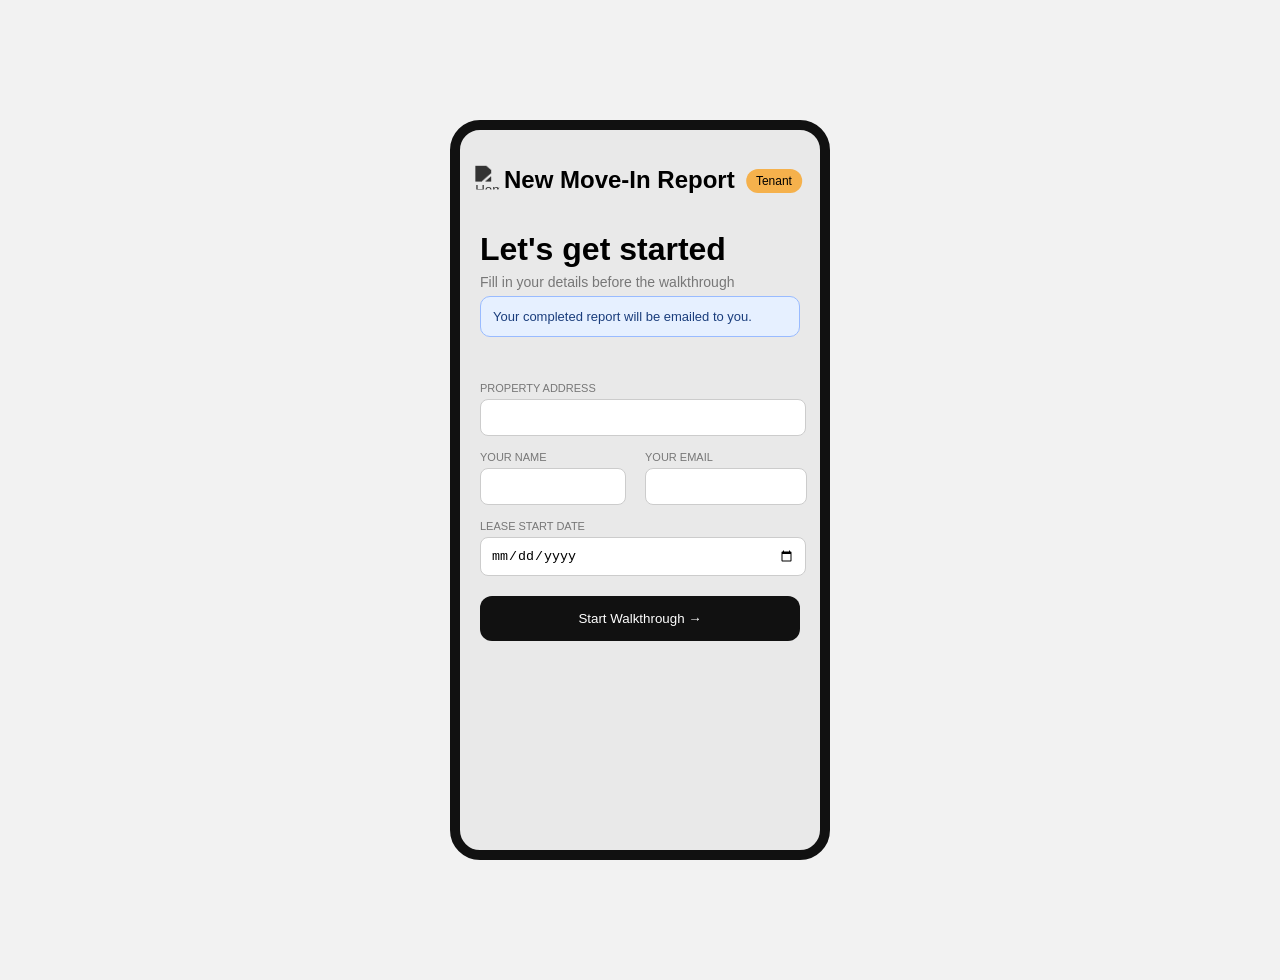
==== commit 8d3e2225: "Refactor tenant.html for improved structure and data handling" ====
--- a/tenant.html
+++ b/tenant.html
@@ -12,9 +12,19 @@
   <div class="app">
 
     <div class="top-bar">
-      <button class="home-btn" onclick="goHome()">🏠</button>
-      <h2>New Move-In Report</h2>
-      <span class="badge">Tenant</span>
+      <div class="top-left">
+        <button class="home-btn" onclick="goHome()">
+          <img src="images/home.png" alt="Home">
+        </button>
+      </div>
+
+      <div class="top-center">
+        <h2>New Move-In Report</h2>
+      </div>
+
+      <div class="top-right">
+        <span class="badge">Tenant</span>
+      </div>
     </div>
 
     <div class="form-container">
@@ -22,25 +32,25 @@
       <p class="helper">Fill in your details before the walkthrough</p>
 
       <div class="info-box">
-        🔒 Your completed report is emailed directly to you.
+        Your completed report will be emailed to you.
       </div>
 
       <label>PROPERTY ADDRESS</label>
-      <input type="text" />
+      <input id="address" type="text" class="address-input" />
 
       <div class="row">
         <div>
           <label>YOUR NAME</label>
-          <input type="text" />
+          <input id="tenantName" type="text" class="name-input" />
         </div>
         <div>
           <label>YOUR EMAIL</label>
-          <input type="email" />
+          <input id="tenantEmail" type="email" class="email-input" />
         </div>
       </div>
 
       <label>LEASE START DATE</label>
-      <input type="date" />
+      <input id="inspectionDate" type="date" class="date-input" />
 
       <button class="primary-btn" onclick="startWalkthrough()">
         Start Walkthrough →
@@ -50,6 +60,48 @@
   </div>
 </div>
 
+<script src="script.js"></script>
+
+<script>
+  // SAVE DATA
+  function saveReportData() {
+    const data = {
+      address: document.getElementById("address")?.value || "",
+      tenantName: document.getElementById("tenantName")?.value || "",
+      tenantEmail: document.getElementById("tenantEmail")?.value || "",
+      inspectionDate: document.getElementById("inspectionDate")?.value || ""
+    };
+
+    localStorage.setItem("reportData", JSON.stringify(data));
+  }
+
+  // LOAD DATA BACK INTO INPUTS
+  function loadReportData() {
+    const data = JSON.parse(localStorage.getItem("reportData"));
+    if (!data) return;
+
+    if (document.getElementById("address"))
+      document.getElementById("address").value = data.address || "";
+
+    if (document.getElementById("tenantName"))
+      document.getElementById("tenantName").value = data.tenantName || "";
+
+    if (document.getElementById("tenantEmail"))
+      document.getElementById("tenantEmail").value = data.tenantEmail || "";
+
+    if (document.getElementById("inspectionDate"))
+      document.getElementById("inspectionDate").value = data.inspectionDate || "";
+  }
+
+  // AUTO SAVE WHEN TYPING
+  document.addEventListener("input", saveReportData);
+
+  // LOAD WHEN PAGE OPENS
+  window.addEventListener("DOMContentLoaded", loadReportData);
+</script>
+
+</body>
+</html>
 <script src="script.js?v=2"></script>
 </body>
 </html>
--- a/styles.css
+++ b/styles.css
@@ -34,18 +34,39 @@
   align-items: center;
   justify-content: center;
   border-radius: 15px;
+  transform: translate(0%, -30%);
+}
+
+.clipboard {
+  transform: translate(18%, -15%); /* base position */
+  font-size: 28px;
+}
+
+.tick {
+  transform: translate(-50%, 20%); /* shift relative to center */
+  font-size: 20px;
+  color: #4da3ff;
 }
 
 .subtitle {
   font-size: 12px;
   color: #888;
   margin-bottom: 30px;
+  transform: translate(0%, -50%);
+}
+
+.heading {
+  font-size: 18px;
+  color: #000000;
+  margin-bottom: 0px;
+  transform: translate(0%, -40%);
 }
 
 .helper {
   color: #777;
   font-size: 14px;
   margin-bottom: 20px;
+  transform: translate(0%, -100%);
 }
 
 .card {
@@ -54,37 +75,60 @@
   padding: 15px;
   margin: 10px 0;
   display: flex;
-  justify-content: space-between;
+  justify-content: center;   /* 👈 change this */
   align-items: center;
   cursor: pointer;
-}
-
-.card:hover {
-  background: #e3e3e3;
-}
-
+  position: relative;        /* 👈 add this */
+  transform: translate(0%, -20%);
+}
+
+.card div {
+  text-align: center;
+}
+
+.card .arrow {
+  position: absolute;
+  right: 15px;               /* 👈 keeps arrow on right */
+  transform: translate(0%, -50%);
+}
 .footer {
   margin-top: 30px;
   font-size: 11px;
   color: #aaa;
-}
+  transform: translate(0%, -200%);
+}
+
 
 /* ===== TENANT PAGE ===== */
 
 .top-bar {
-  display: flex;
-  justify-content: space-between;
-  align-items: center;
-  margin-bottom: 20px;
+  position: relative;
+  display: flex;
+  align-items: center;
+  height: 60px; /* adjust if needed */
+}
+
+/* Home button stays left */
+.top-left {
+  display: flex;
+  align-items: center;
 }
 
 .home-btn {
-  background: #333;
-  color: white;
+  background: none;
   border: none;
-  border-radius: 10px;
-  padding: 8px 10px;
+  padding: 0;
   cursor: pointer;
+  display: flex;
+  align-items: center;
+}
+
+.home-btn img {
+  width: 24px;
+  height: 24px;
+  display: block;
+  filter: brightness(0) invert(0.2);
+  transform: translate(-20%, -10%);
 }
 
 .badge {
@@ -92,6 +136,10 @@
   padding: 5px 10px;
   border-radius: 12px;
   font-size: 12px;
+}
+
+.top-right {
+    transform: translate(20%, 0%);
 }
 
 .form-container {
@@ -141,3 +189,345 @@
   border-radius: 12px;
   cursor: pointer;
 }
+
+.arrow {
+  font-size: 24px;
+}
+
+.address-input {
+  width: 95%;
+}
+
+.name-input {
+  width: 80%;
+}
+
+.email-input {
+  width: 90%;
+}
+
+.date-input {
+  width: 95%;
+}
+
+
+/* ===== TENANT INSPECTION PAGE ===== */
+
+body {
+  font-family: Arial, sans-serif;
+  background: #f2f2f2;
+  display: flex;
+  justify-content: center;
+  align-items: center;
+  min-height: 100vh;
+  margin: 0;
+  overflow: hidden; /* ✅ lock body scroll */
+}
+
+/* ===== PHONE FRAME ===== */
+.phone-frame {
+  width: 360px;
+  height: 720px;
+  border: 10px solid #111;
+  border-radius: 30px;
+  background: #e9e9e9;
+  position: relative;
+  overflow: hidden;
+}
+
+.app {
+  height: 100%;
+  display: flex;
+  flex-direction: column;
+}
+
+/* ===== CONTENT ===== */
+.container {
+  padding: 10px;
+  padding-bottom: 100px;
+  overflow-y: auto;
+
+  /* ✅ smooth app-like scroll */
+  -webkit-overflow-scrolling: touch;
+  scroll-behavior: smooth;
+
+  /* ✅ hide scrollbar */
+  scrollbar-width: none;
+  -ms-overflow-style: none;
+}
+
+.container::-webkit-scrollbar {
+  display: none;
+}
+
+/* ===== PROGRESS ===== */
+.progress-section {
+  position: absolute;
+  left: 50%;
+  transform: translateX(-50%);
+  text-align: center;
+  display: flex;
+  flex-direction: column;
+  align-items: center;
+}
+
+.progress-bar {
+  width: 200px;
+  height: 6px;
+  background: #ddd;
+  border-radius: 10px;
+  overflow: hidden;
+}
+
+.progress-fill {
+  width: 20%;
+  height: 100%;
+  background: #d6a85a;
+}
+
+.progress-text {
+  font-size: 13px;
+  color: #777;
+  margin-top: 6px;
+}
+
+/* ===== TABS ===== */
+.room-tabs {
+  margin-top: 10px;
+  display: flex;
+  gap: 5px;
+  overflow-x: auto;
+  margin-bottom: 20px;
+  padding: 5px 0px;
+}
+
+.tab {
+  padding: 8px 14px;
+  border-radius: 20px;
+  border: 1px solid #ddd;
+  background: #fff;
+  font-size: 13px;
+  color: #666;
+  cursor: pointer;
+  white-space: nowrap;
+}
+
+.tab.active {
+  background: #1f1f1f;
+  color: #fff;
+  border: none;
+}
+
+/* ===== CARD ===== */
+.inspection-card {
+  margin-top: 20px;
+  background: #f4f4f4;
+  border-radius: 16px;
+  padding: 20px;
+  max-height: 330px;
+}
+
+.inspection-card h2 {
+  margin: 0;
+  font-size: 18px;
+}
+
+.subtitle {
+  font-size: 13px;
+  color: #777;
+  margin-top: 20px;
+}
+
+/* ===== PHOTO ===== */
+.photo-upload {
+  margin: 25px 0;
+}
+
+.photo-box {
+  width: 140px;
+  height: 140px;
+  border: 2px dashed #d6a85a;
+  border-radius: 12px;
+  display: flex;
+  flex-direction: column;
+  align-items: center;
+  justify-content: center;
+  background: #eee8dd;
+  color: #c28c2c;
+  cursor: pointer;
+  transform: translate(0%, -20%);
+}
+
+.photo-box:hover {
+  background: #f3eadc;
+}
+
+.plus {
+  font-size: 30px;
+}
+
+.photo-box p {
+  margin-top: 6px;
+  font-size: 13px;
+}
+
+/* ===== NOTES ===== */
+.notes-section label {
+  font-size: 11px;
+  color: #999;
+  letter-spacing: 1px;
+  display: block;
+  margin-bottom: 6px;
+  transform: translate(0%, -200%);
+}
+
+.notes-section textarea {
+  width: 260px;            /* force a smaller fixed width */
+  max-width: 90%;          /* keeps it responsive */
+  min-height: 40px;
+  border-radius: 12px;
+  border: 1px solid #ddd;
+  padding: 10px;
+  font-size: 13px;
+  resize: none;
+  display: block;
+  margin: 0 auto;
+  transform: translate(0%, -30%);
+}
+/* ===== BOTTOM NAV ===== */
+.bottom-nav {
+  position: absolute;
+  bottom: 0;
+  width: 80%;
+  display: flex;
+  gap: 10px;
+  padding: 15px;
+}
+
+.btn {
+  flex: 1;
+  padding: 12px;
+  border-radius: 10px;
+  border: 1px solid #ccc;
+  background: #fff;
+  font-size: 14px;
+  cursor: pointer;
+}
+
+.btn.primary {
+  font-weight: bold;
+}
+
+.btn:hover {
+  background: #f2f2f2;
+}
+
+.add-card-btn {
+  width: 100%;
+  min-height: 40px;
+  border-radius: 12px;
+  border: 1px solid #ddd;
+  background: #fff;
+  padding: 10px;
+  font-size: 13px;
+  margin-top: 6px;
+}
+
+.add-card-btn:hover {
+  background: #f2f2f2;
+}
+
+/* ===== FIXES FOR INSPECTION PAGE ONLY ===== */
+
+#cards-wrapper {
+  display: flex;
+  flex-direction: column;
+}
+
+.inspection-card .notes-section textarea {
+  width: 100%;
+}
+
+/* ===== REPORT PAGE ============================================================ */
+
+.report-title {
+  margin: 0; /* removes default <p> spacing */
+  font-size: 18px;
+  font-weight: 500;
+  position: absolute;
+  left: 50%;
+  transform: translateX(-50%);
+  margin: 0;
+  font-weight: bold;
+  white-space: nowrap;
+}
+
+body.report-page .inspection-card {
+  transform: translateY(-30px);
+}
+
+/* ===== REPORT BUTTON LAYOUT ===== */
+
+.report-actions {
+  display: flex;
+  flex-direction: column;
+  gap: 10px;
+}
+
+.report-row {
+  display: flex;
+  gap: 10px;
+}
+
+.report-row .btn {
+  flex: 1;
+}
+
+.report-grid {
+  display: grid;
+  grid-template-columns: 1fr 1fr;
+  gap: 10px;
+  margin-top: 15px;
+}
+
+.report-box {
+  background: #fff;
+  padding: 10px;
+  border-radius: 10px;
+}
+
+.report-box label {
+  font-size: 10px;
+  color: #999;
+  letter-spacing: 1px;
+  display: block;
+  margin-bottom: 4px;
+}
+
+.report-box p {
+  font-size: 13px;
+  color: #999;
+  margin: 0;
+}
+
+.info-box {
+  margin-top: 15px;
+  padding: 12px;
+  border-radius: 10px;
+  background: #e6f0ff;
+  color: #1a3d7c;
+  font-size: 13px;
+  border: 1px solid #99bbff;
+  transform: translateY(-30px);
+}
+
+.empty-state {
+  margin-top: 15px;
+  padding: 15px;
+  border-radius: 10px;
+  background: #eee;
+  color: #999;
+  font-size: 13px;
+  text-align: center;
+  transform: translateY(-30px);
+}
